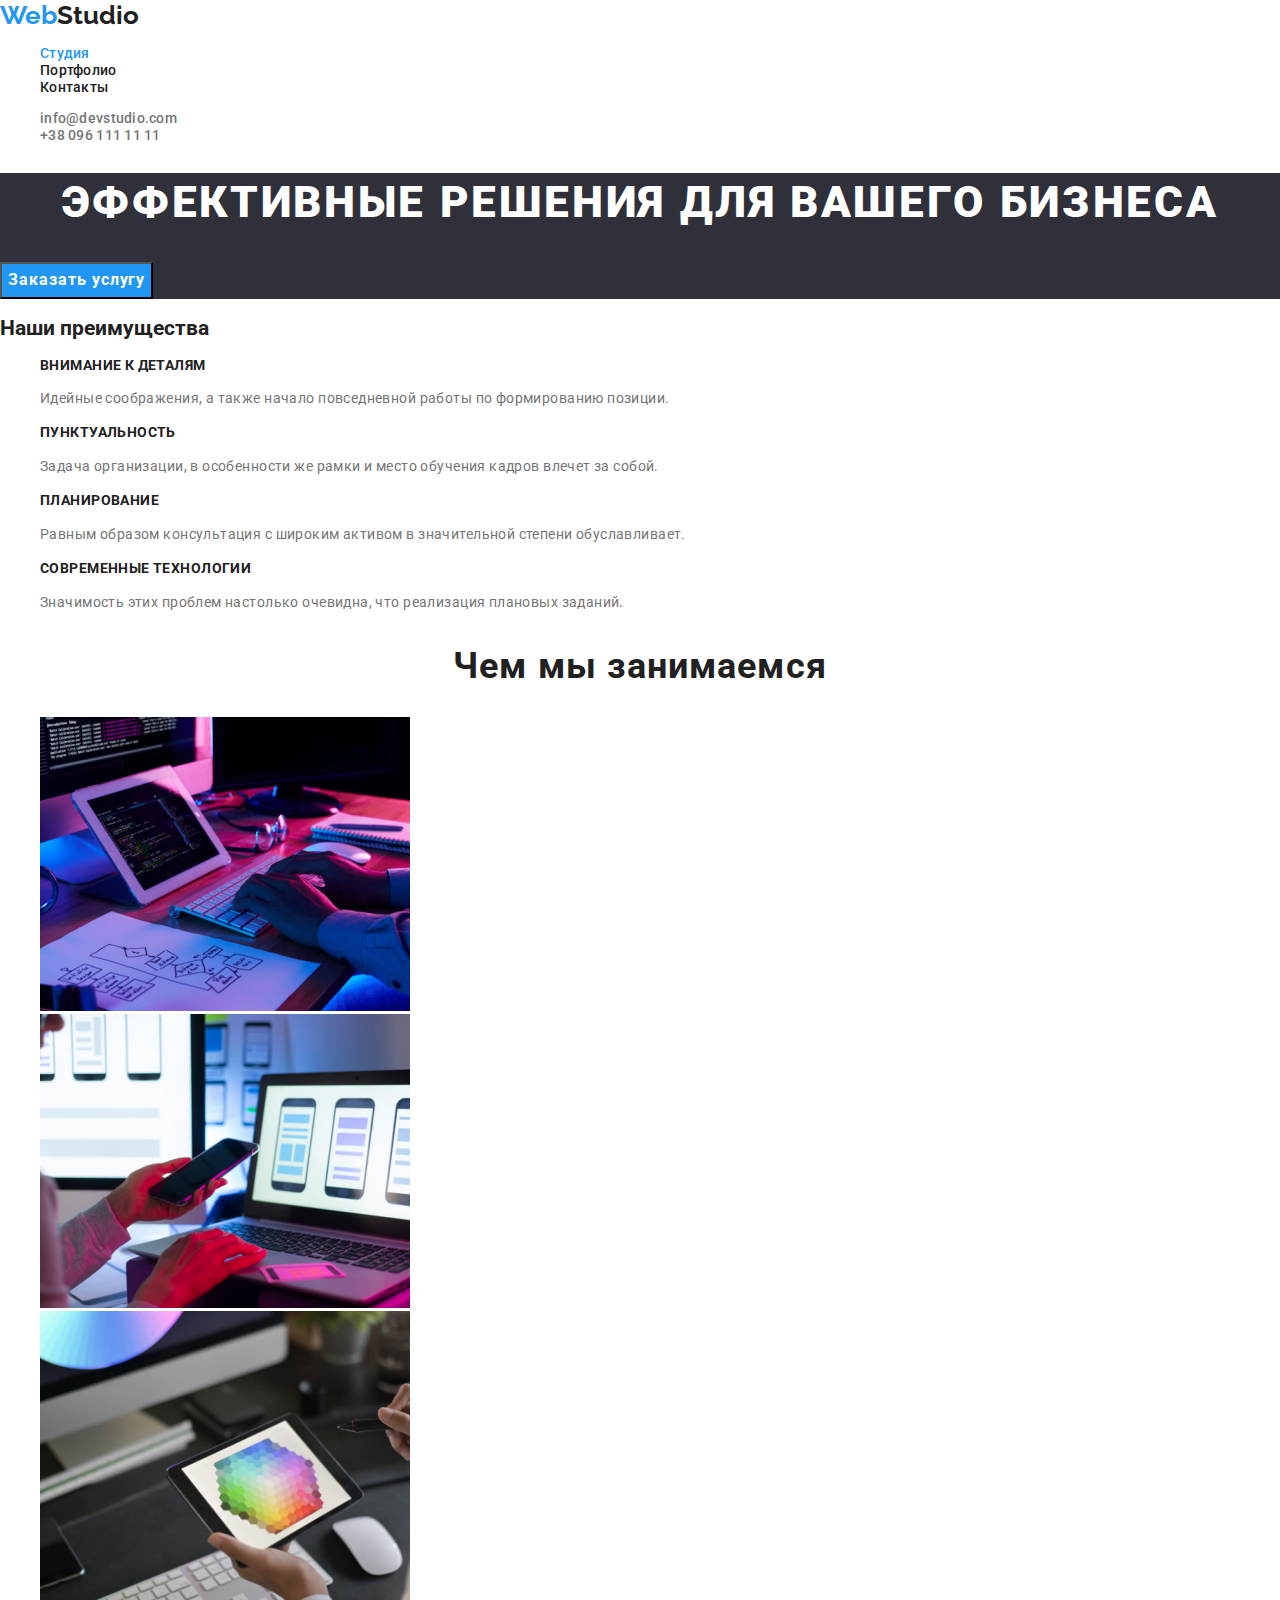
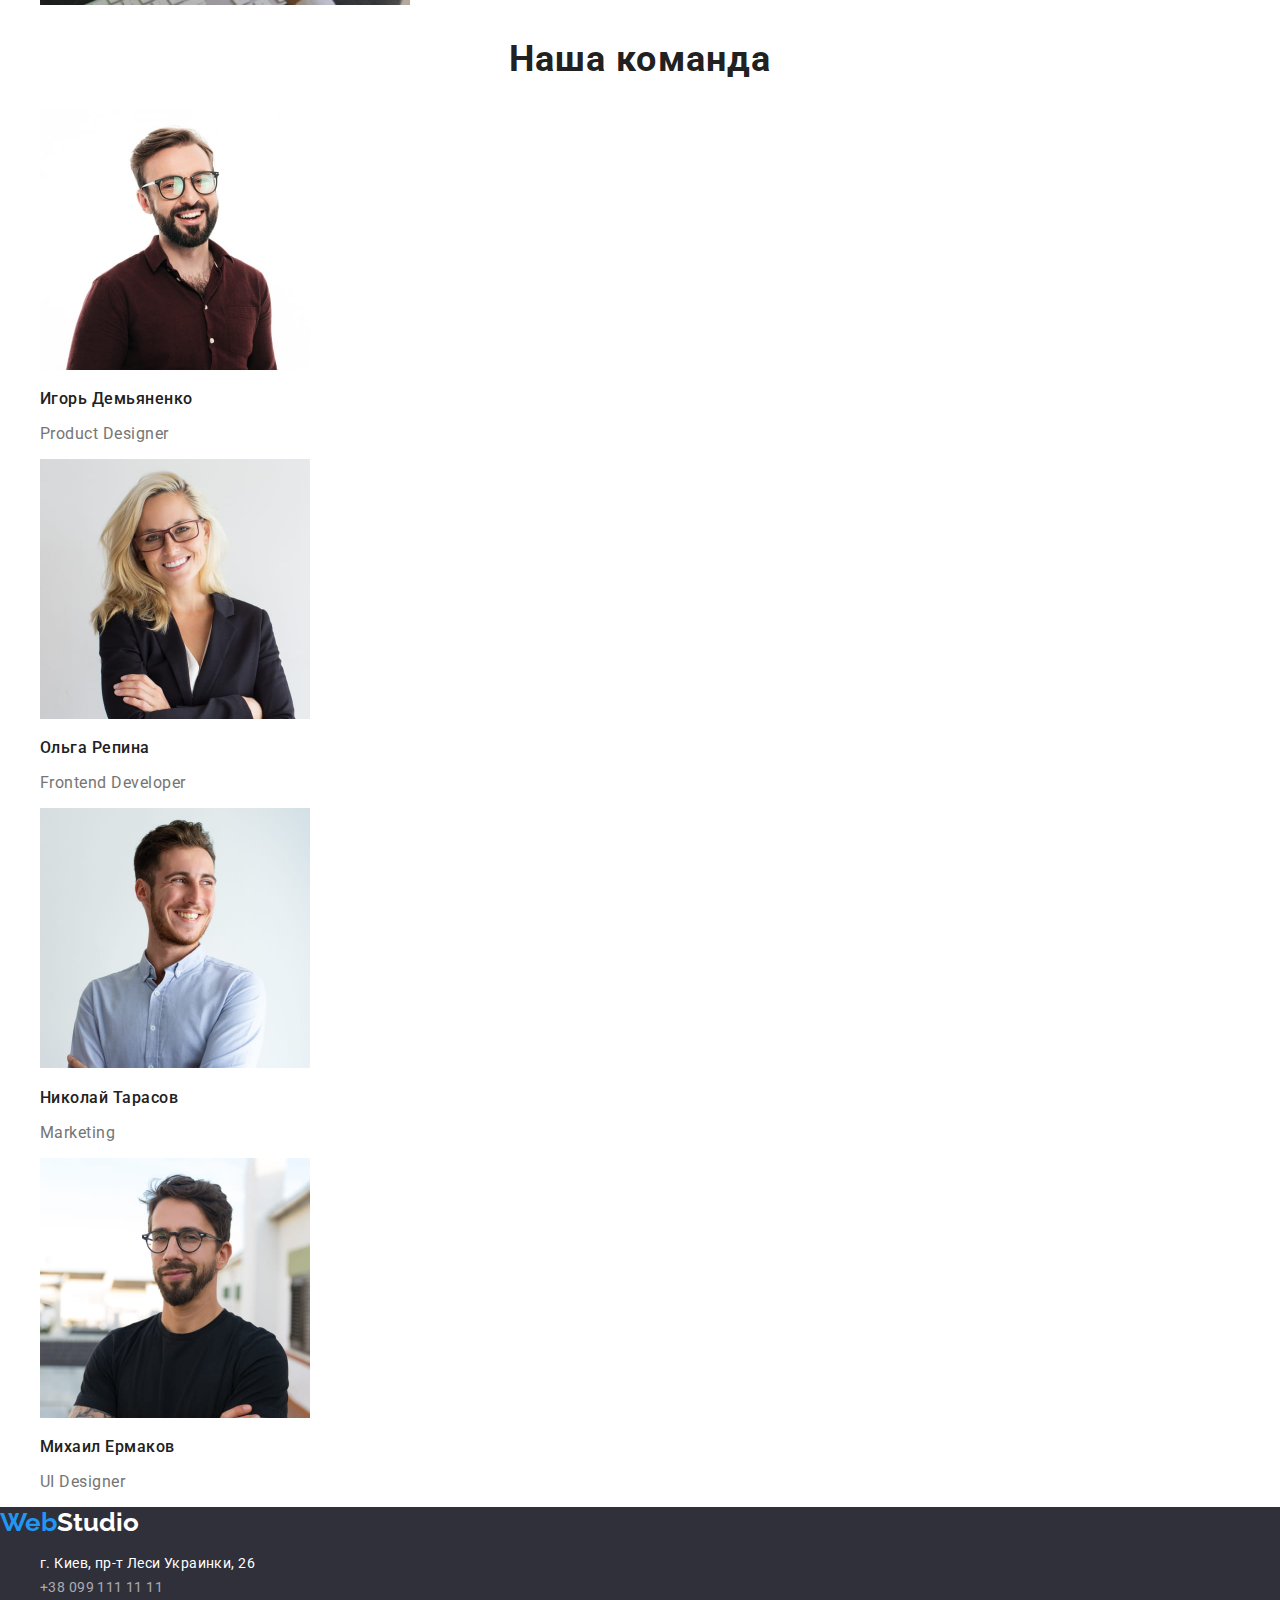
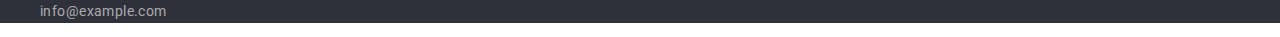
==== index.html @ 6572d249 "Добавляет цвет hover для кнопки "Заказать услугу"" ====
<!DOCTYPE html>
<html lang="ru">
<head>
    <meta charset="UTF-8">
    <meta http-equiv="X-UA-Compatible" content="IE=edge">
    <meta name="viewport" content="width=device-width, initial-scale=1.0">
    <title>webstudio</title>
    <link rel="preconnect" href="https://fonts.googleapis.com">
    <link rel="preconnect" href="https://fonts.gstatic.com" crossorigin>
    <link href="https://fonts.googleapis.com/css2?family=Raleway:wght@700&family=Roboto:wght@400;500;700;900&display=swap"
    rel="stylesheet">
    <link rel="stylesheet" href="./css/normalize.css"/>
    <link rel="stylesheet" href="./css/styles.css"/>
    
</head>
<body>
    <!--header--> 
    <header class="content">
        <a class=logo href="./index.html"><span class="accent">Web</span>Studio</a>
        <nav class="menu">
            <ul class="menu-list no-markers">
                <li class="menu-item">
                    <a href="./index.html" class="menu-link current">Студия</a>
                </li>
                <li class="menu-item">
                    <a href="./portfolio.html" class="menu-link">Портфолио</a>
                </li>
                <li class="menu-item">
                    <a href="#" class="menu-link">Контакты</a>
                </li>
            </ul>
        </nav>
        <ul class="connection no-markers">
            <li><a href="mailto:info@devstudio.com" class="contact-us">info@devstudio.com</a></li>
            <li><a href="tel+380961111111" class="contact-us">+38 096 111 11 11</a></li>
        </ul>
    </header>
    <main class="content">
        <!--hero-->
        <section class="backblack">
            <h1 class="hero-title">Эффективные решения для вашего бизнеса</h1>
            <button type="button" class="contained">Заказать услугу</button>
        </section>
        <!--benefits-->  
        <section>
            <h2>Наши преимущества</h2> <!-- спрятать этот заголовок с помощью CSS-->
            <ul class="no-markers">
                <li>
                    <h3 class="achivements">Внимание к деталям</h3>
                    <p class="description">Идейные соображения, а также начало повседневной работы по формированию позиции.</p>
                </li>
                <li>
                    <h3 class="achivements">Пунктуальность</h3>
                    <p class="description">Задача организации, в особенности же рамки и место обучения кадров влечет за собой.</p>
                </li>
                <li>
                    <h3 class="achivements">Планирование</h3>
                    <p class="description">Равным образом консультация с широким активом в значительной степени обуславливает.</p>
                </li>
                <li>
                    <h3 class="achivements">Современные технологии</h3>
                    <p class="description">Значимость этих проблем настолько очевидна, что реализация плановых заданий.</p>
                </li>
            </ul>
        </section>
        <!--products-->
        <section class="services">
            <h2 class="head-title">Чем мы занимаемся</h2>
            <Ul class="no-markers">
                <li>
                    <img src="./images/development.jpg" alt="Разработка" width="370" height="294">
                </li>
                <li>
                    <img src="./images/filling.jpg" alt="Заполнение контентом" width="370" height="294">
                </li>
                <li>
                    <img src="./images/design.jpg" alt="Дизайн" width="370" height="294">
                </li>
            </Ul>
        </section>
        <!--team-->
        <section> 
            <h2 class="head-title">Наша команда</h2>
            <ul class="no-markers">
                <li>
                    <img src="./images/igor_demyanenko.jpg" alt="Игорь Демьяненко" width="270" height="260">
                    <h3 class="person">Игорь Демьяненко</h3>
                    <p lang="en" class="profession">Product Designer</p>
                </li>
                <li>
                    <img src="./images/olga_repina.jpg" alt="Ольга Репина" width="270" height="260">
                    <h3 class="person">Ольга Репина</h3>
                    <p lang="en" class="profession">Frontend Developer</p>
                </li>
                <li>
                    <img src="./images/nikolay_tarasov.jpg" alt="Николай Тарасов" width="270" height="260">
                    <h3 class="person">Николай Тарасов</h3>
                    <p lang="en" class="profession">Marketing</p>
                </li>
                <li>
                    <img src="./images/mihail_ermakov.jpg" alt="Михаил Ермаков" width="270" height="260">
                    <h3 class="person">Михаил Ермаков</h3>
                    <p lang="en" class="profession">UI Designer</p>
                </li>
            </ul>
        </section>
    </main>
    <!--footer-->
    <footer class="dark">
    <a class=logo-footer href="./index.html"><span class="accent">Web</span>Studio</a>
        <address>
            <ul class="no-markers">
                <li><a class="find-us" href="https://www.google.com/maps/place/бул.+Леси+Украинки,+26,+Киев" target="_blank" rel="noreferrer noopener nofollow">г. Киев, пр-т Леси Украинки, 26</a></li>
                <li><a class="mail-tel" href="tel:+380991111111">+38 099 111 11 11</a></li>
                <li><a class="mail-tel" href="mailto:info@example.com">info@example.com</a></li>
            </ul>
        </address>
    </footer>
</body>
</html>
---- css/styles.css ----
:root {
    --primery-color: #212121;
    --secondary-color: #757575;
    --accent-color: #2196F3;
    --accent-color-hover: #188CE8;
    --light-color: #FFFFFF;
    --primery-font: 'Roboto', sans-serif;
    --secondary-font: 'Raleway', sans-serif;
    --normal-font: 400;
    --medium-font: 500;
    --bolt-font: 700;
    --bolder-font: 900;
    --primary-font-size: 14px;
    --secondary-font-size: 16px;
}

body {
    background-color: var(--light-color);
    font-size: var(--primary-font-size);
    color: var(--primery-color);
    font-family: var(--primery-font);
    letter-spacing: 0,03em;
}

/* header */

.logo {
    color: var(--primery-color);
    font-family: var(--secondary-font);
    font-size: 26px;
    font-weight: var(--bolt-font);
    line-height: 1.19;
    text-decoration: none;
    letter-spacing: 0.03;
}

.accent {
    color: var(--accent-color);
}

.no-markers {
    list-style: none;
}

.menu-link {
    color: var(--primery-color);
    font-weight: var(--medium-font);
    text-decoration: none;
    line-height: 1.14;
    letter-spacing: 0.02em;
}
.menu-link:hover, 
.menu-link:focus {
    color: var(--accent-color);
}

.contact-us {
    color: var(--secondary-color);
    font-weight: var(--medium-font);
    line-height: 1.14;
    letter-spacing: 0.02em;
    text-decoration: none;
}
.contact-us:hover,
.contact-us:focus {
    color: var(--accent-color);
}
/* backblack */
.backblack {
    background-color: #2F303A;
}
/* hero */
.hero-title {
    color: var(--light-color);
    font-weight: var(--bolder-font);
    font-size: 44px;
    font-family: var(--primery-font);
    line-height: 1.36;
    text-align: center;
    letter-spacing: 0.06em;
    text-transform: uppercase;
}

.button {
    font-family: inherit;
    
}
.contained {
color: var(--light-color);
background-color: var(--accent-color);
font-weight: var(--bolt-font);
font-size: var(--secondary-font-size);
line-height: 1.88;
letter-spacing: 0.06em;
cursor: pointer;
display: flex;
}
.contained:hover,
.contained:focus {background-color: var(--accent-color-hover);}
/* benefits */

.achivements {
    font-weight: var(--bolt-font);
    font-size: var(--primary-font-size);
    line-height: 1.14;
    letter-spacing: 0.03em;
    text-transform: uppercase;
}
.description {
    color: var(--secondary-color);
    font-weight: var(--normal-font);
    font-size: var(--primary-font-size);
    line-height: 1.71;
    letter-spacing: 0.03em;
}
/* products */
.head-title {
    font-weight: var(--bolt-font);
    font-size: 36px;
    line-height: 1.17;
    text-align: center;
    letter-spacing: 0.03em;
}

/* team */

.person {
    font-weight: var(--medium-font);
    font-size: var(--secondary-font-size);
    line-height: 1.19;
    
    letter-spacing: 0.03em;
}
.profession {
    color: var(--secondary-color);
    font-weight: var(--normal-font);
    font-size: var(--secondary-font-size);
    line-height: 1.19;
    letter-spacing: 0.03em;
}

/* footer */
.logo-footer {
    color: var(--light-color);
    font-family: var(--secondary-font);
    font-size: 26px;
    font-weight: 700;
    line-height: 1.19;
    text-decoration: none;
    letter-spacing: 0.03;
}
.dark {
    background-color: #2F303A;
}

.find-us {
    color: #FFFFFF;
    font-style: normal;
    font-weight: var(--normal-font);
    font-size: var(--primary-font-size);
    line-height: 1.71;

    letter-spacing: 0.03em;
    text-decoration: none;
}

.mail-tel {
    color: rgba(255, 255, 255, 0.6);
    font-style: normal;
    font-weight: var(--normal-font);
    font-size: var(--primary-font-size);
    line-height: 1.71;
    
    letter-spacing: 0.03em;
    text-decoration: none;
}

.find-us:hover,
.find-us:focus {
    color: var(--accent-color)
}
.mail-tel:hover,
.mail-tel:focus {
    color: var(--accent-color)
}


/*страничка Портфолио*/
.current {
    color: var(--accent-color);}

/*кнопки-фильтры*/
.filter {
    color: var(--primery-color);
    background-color: #F5F4FA;
    font-family: var(--primery-font);
    font-weight: var(--medium-font);
    font-size: var(--secondary-font-size);
    line-height: 1.62;
    text-align: center;
    letter-spacing: 0.03em;
    cursor: pointer;
}
.filter:hover,
.filter:focus {
    color: var(--light-color);
    background-color: var(--accent-color);
}
.title-project {
    font-size: 18px;
    font-weight: var(--bolt-font);
    line-height: 2.0;
    letter-spacing: 0.06em;
}
.project {
    color: var(--secondary-color);
    font-weight: var(--normal-font);
    font-size: var(--secondary-font-size);
    line-height: 1.88;
    letter-spacing: 0.03em;
}
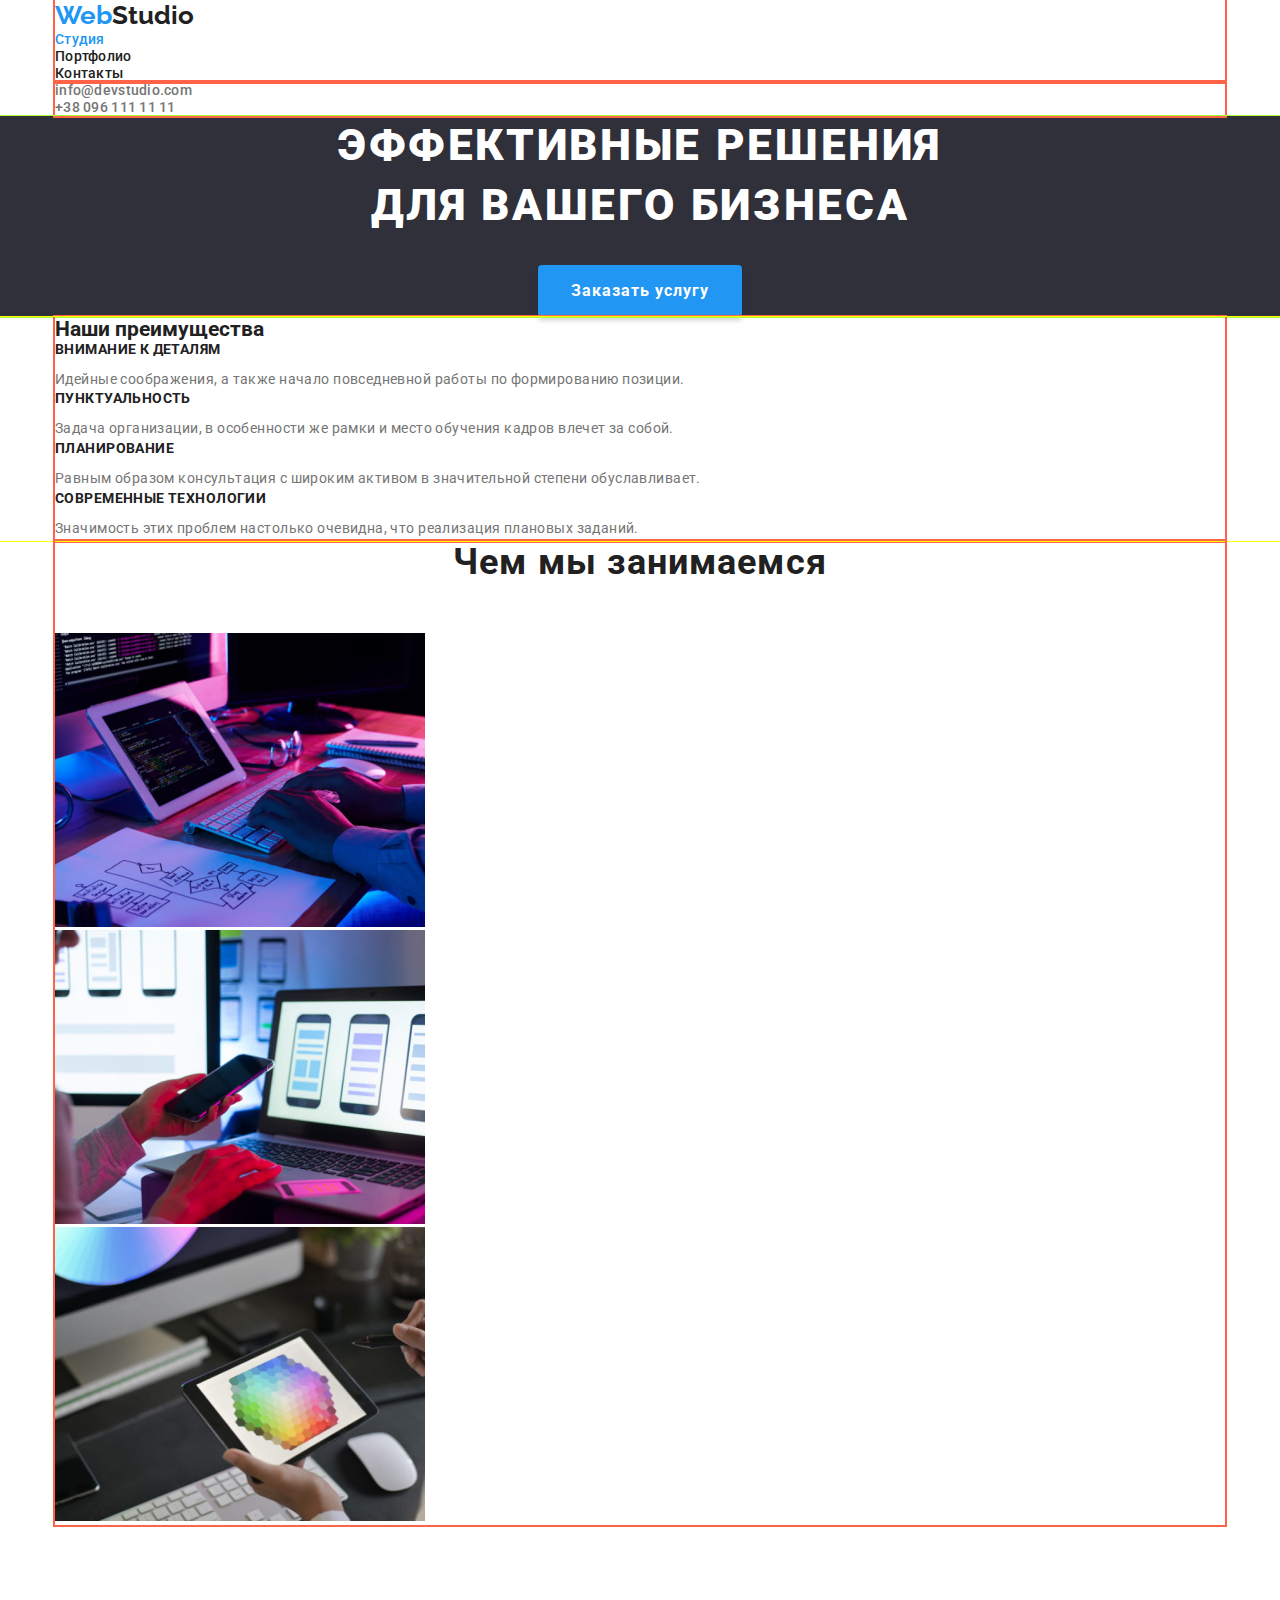
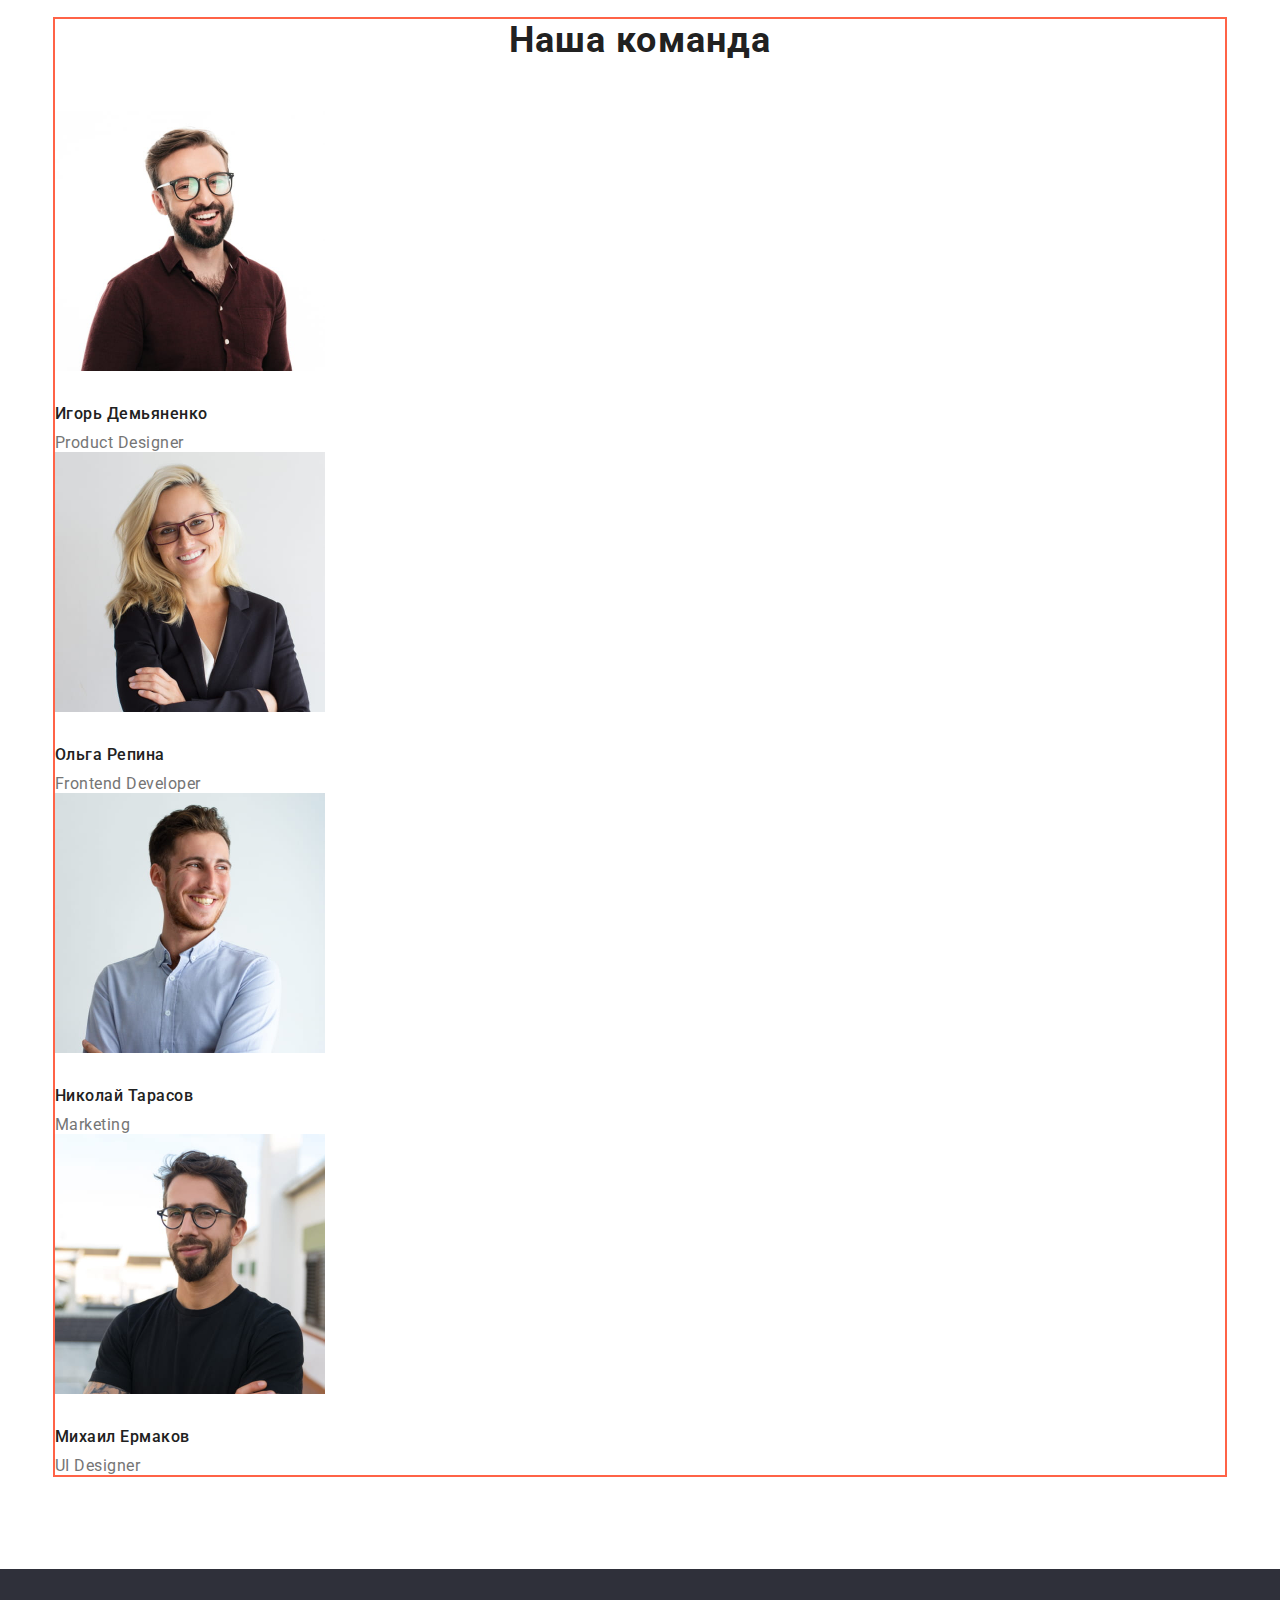
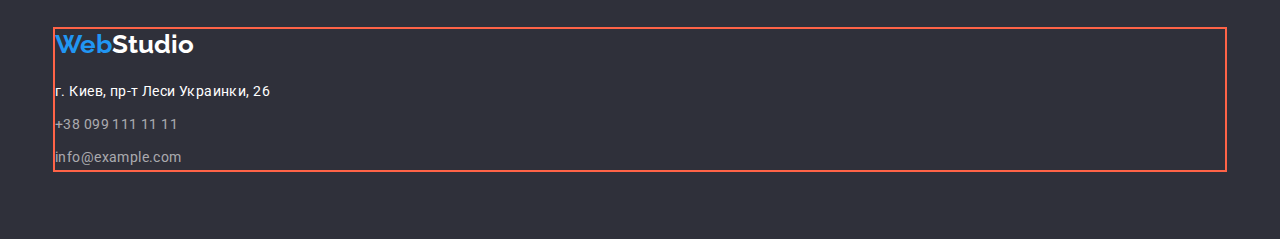
==== commit d3171631: "Завершена работа с margin на странице index.html" ====
--- a/index.html
+++ b/index.html
@@ -10,111 +10,127 @@
     <link href="https://fonts.googleapis.com/css2?family=Raleway:wght@700&family=Roboto:wght@400;500;700;900&display=swap"
     rel="stylesheet">
     <link rel="stylesheet" href="./css/normalize.css"/>
+    <link rel="stylesheet" href="https://cdnjs.cloudflare.com/ajax/libs/modern-normalize/1.1.0/modern-normalize.min.css">
     <link rel="stylesheet" href="./css/styles.css"/>
     
 </head>
 <body>
     <!--header--> 
     <header class="content">
-        <a class=logo href="./index.html"><span class="accent">Web</span>Studio</a>
-        <nav class="menu">
-            <ul class="menu-list no-markers">
-                <li class="menu-item">
-                    <a href="./index.html" class="menu-link current">Студия</a>
-                </li>
-                <li class="menu-item">
-                    <a href="./portfolio.html" class="menu-link">Портфолио</a>
-                </li>
-                <li class="menu-item">
-                    <a href="#" class="menu-link">Контакты</a>
-                </li>
+        <div class="container">
+            <nav class="menu">
+                <ul class="menu-list no-markers">
+                    <li>
+                        <a class=logo href="./index.html"><span class="accent">Web</span>Studio</a>
+                    </li>
+                    <li class="menu-item">
+                        <a href="./index.html" class="menu-link current">Студия</a>
+                    </li>
+                    <li class="menu-item">
+                        <a href="./portfolio.html" class="menu-link">Портфолио</a>
+                    </li>
+                    <li class="menu-item">
+                        <a href="#" class="menu-link">Контакты</a>
+                    </li>
+                </ul>
+            </nav>
+        </div>
+        <div class="container"> 
+            <ul class="connection no-markers">
+                <li><a href="mailto:info@devstudio.com" class="contact-us">info@devstudio.com</a></li>
+                <li><a href="tel+380961111111" class="contact-us">+38 096 111 11 11</a></li>
             </ul>
-        </nav>
-        <ul class="connection no-markers">
-            <li><a href="mailto:info@devstudio.com" class="contact-us">info@devstudio.com</a></li>
-            <li><a href="tel+380961111111" class="contact-us">+38 096 111 11 11</a></li>
-        </ul>
+        </div>
     </header>
     <main class="content">
         <!--hero-->
         <section class="backblack">
             <h1 class="hero-title">Эффективные решения для вашего бизнеса</h1>
-            <button type="button" class="contained">Заказать услугу</button>
+            <button type="button" class="button contained ">Заказать услугу</button>
         </section>
         <!--benefits-->  
-        <section>
-            <h2>Наши преимущества</h2> <!-- спрятать этот заголовок с помощью CSS-->
-            <ul class="no-markers">
-                <li>
-                    <h3 class="achivements">Внимание к деталям</h3>
-                    <p class="description">Идейные соображения, а также начало повседневной работы по формированию позиции.</p>
-                </li>
-                <li>
-                    <h3 class="achivements">Пунктуальность</h3>
-                    <p class="description">Задача организации, в особенности же рамки и место обучения кадров влечет за собой.</p>
-                </li>
-                <li>
-                    <h3 class="achivements">Планирование</h3>
-                    <p class="description">Равным образом консультация с широким активом в значительной степени обуславливает.</p>
-                </li>
-                <li>
-                    <h3 class="achivements">Современные технологии</h3>
-                    <p class="description">Значимость этих проблем настолько очевидна, что реализация плановых заданий.</p>
-                </li>
-            </ul>
+        <section class="benefits">
+            <div class="container">
+                <h2 class="benefits-title">Наши преимущества</h2> <!-- спрятать этот заголовок с помощью CSS-->
+                <ul class="no-markers">
+                    <li>
+                        <h3 class="achivements">Внимание к деталям</h3>
+                        <p class="description">Идейные соображения, а также начало повседневной работы по формированию позиции.</p>
+                    </li>
+                    <li>
+                        <h3 class="achivements">Пунктуальность</h3>
+                        <p class="description">Задача организации, в особенности же рамки и место обучения кадров влечет за собой.</p>
+                    </li>
+                    <li>
+                        <h3 class="achivements">Планирование</h3>
+                        <p class="description">Равным образом консультация с широким активом в значительной степени обуславливает.</p>
+                    </li>
+                    <li>
+                        <h3 class="achivements">Современные технологии</h3>
+                        <p class="description">Значимость этих проблем настолько очевидна, что реализация плановых заданий.</p>
+                    </li>
+                </ul>
+            </div>
         </section>
         <!--products-->
         <section class="services">
-            <h2 class="head-title">Чем мы занимаемся</h2>
-            <Ul class="no-markers">
-                <li>
-                    <img src="./images/development.jpg" alt="Разработка" width="370" height="294">
-                </li>
-                <li>
-                    <img src="./images/filling.jpg" alt="Заполнение контентом" width="370" height="294">
-                </li>
-                <li>
-                    <img src="./images/design.jpg" alt="Дизайн" width="370" height="294">
-                </li>
-            </Ul>
+            <div class="container">
+                <h2 class="head-title">Чем мы занимаемся</h2>
+                <Ul class="no-markers">
+                    <li>
+                        <img src="./images/development.jpg" alt="Разработка" width="370" height="294">
+                    </li>
+                    <li>
+                        <img src="./images/filling.jpg" alt="Заполнение контентом" width="370" height="294">
+                    </li>
+                    <li>
+                        <img src="./images/design.jpg" alt="Дизайн" width="370" height="294">
+                    </li>
+                </Ul>
+            </div>
         </section>
         <!--team-->
-        <section> 
-            <h2 class="head-title">Наша команда</h2>
-            <ul class="no-markers">
-                <li>
-                    <img src="./images/igor_demyanenko.jpg" alt="Игорь Демьяненко" width="270" height="260">
-                    <h3 class="person">Игорь Демьяненко</h3>
-                    <p lang="en" class="profession">Product Designer</p>
-                </li>
-                <li>
-                    <img src="./images/olga_repina.jpg" alt="Ольга Репина" width="270" height="260">
-                    <h3 class="person">Ольга Репина</h3>
-                    <p lang="en" class="profession">Frontend Developer</p>
-                </li>
-                <li>
-                    <img src="./images/nikolay_tarasov.jpg" alt="Николай Тарасов" width="270" height="260">
-                    <h3 class="person">Николай Тарасов</h3>
-                    <p lang="en" class="profession">Marketing</p>
-                </li>
-                <li>
-                    <img src="./images/mihail_ermakov.jpg" alt="Михаил Ермаков" width="270" height="260">
-                    <h3 class="person">Михаил Ермаков</h3>
-                    <p lang="en" class="profession">UI Designer</p>
-                </li>
-            </ul>
+        <section class="section"> 
+            <div class="container">
+                <h2 class="head-title">Наша команда</h2>
+                <ul class="no-markers">
+                    <li>
+                        <img class="employee-photo" src="./images/igor_demyanenko.jpg" alt="Игорь Демьяненко" width="270" height="260">
+                        <h3 class="person">Игорь Демьяненко</h3>
+                        <p lang="en" class="profession">Product Designer</p>
+                    </li>
+                    <li>
+                        <img class="employee-photo" src="./images/olga_repina.jpg" alt="Ольга Репина" width="270" height="260">
+                        <h3 class="person">Ольга Репина</h3>
+                        <p lang="en" class="profession">Frontend Developer</p>
+                    </li>
+                    <li>
+                        <img class="employee-photo" src="./images/nikolay_tarasov.jpg" alt="Николай Тарасов" width="270" height="260">
+                        <h3 class="person">Николай Тарасов</h3>
+                        <p lang="en" class="profession">Marketing</p>
+                    </li>
+                    <li>
+                        <img class="employee-photo" src="./images/mihail_ermakov.jpg" alt="Михаил Ермаков" width="270" height="260">
+                        <h3 class="person">Михаил Ермаков</h3>
+                        <p lang="en" class="profession">UI Designer</p>
+                    </li>
+                </ul>
+            </div>
         </section>
     </main>
     <!--footer-->
     <footer class="dark">
-    <a class=logo-footer href="./index.html"><span class="accent">Web</span>Studio</a>
-        <address>
-            <ul class="no-markers">
-                <li><a class="find-us" href="https://www.google.com/maps/place/бул.+Леси+Украинки,+26,+Киев" target="_blank" rel="noreferrer noopener nofollow">г. Киев, пр-т Леси Украинки, 26</a></li>
-                <li><a class="mail-tel" href="tel:+380991111111">+38 099 111 11 11</a></li>
-                <li><a class="mail-tel" href="mailto:info@example.com">info@example.com</a></li>
-            </ul>
-        </address>
+        <div class="container">
+            <a class=logo-footer href="./index.html"><span class="accent">Web</span>Studio</a>
+            <address>
+                <ul class="no-markers">
+                    <li class="contacts-footer"><a class="find-us" href="https://www.google.com/maps/place/бул.+Леси+Украинки,+26,+Киев" target="_blank"
+                            rel="noreferrer noopener nofollow">г. Киев, пр-т Леси Украинки, 26</a></li>
+                    <li class="contacts-footer"><a class="mail-tel" href="tel:+380991111111">+38 099 111 11 11</a></li>
+                    <li class="contacts-footer"><a class="mail-tel" href="mailto:info@example.com">info@example.com</a></li>
+                </ul>
+            </address>
+        </div>
     </footer>
 </body>
 </html>--- a/css/styles.css
+++ b/css/styles.css
@@ -40,6 +40,8 @@
 
 .no-markers {
     list-style: none;
+    padding: 0;
+    margin: 0;
 }
 
 .menu-link {
@@ -65,27 +67,51 @@
 .contact-us:focus {
     color: var(--accent-color);
 }
+
+.container {
+margin-left: auto;
+margin-right: auto;
+width: 1170px;
+
+outline: 2px solid tomato;
+}
+
 /* backblack */
 .backblack {
     background-color: #2F303A;
+    text-align: center;
+    outline: 1px solid greenyellow;
 }
 /* hero */
+
 .hero-title {
+    width: 696px;
+    margin-left: auto;
+    margin-right: auto;
+    margin-top: 0;
+    margin-bottom: 30px;
+
     color: var(--light-color);
     font-weight: var(--bolder-font);
     font-size: 44px;
     font-family: var(--primery-font);
     line-height: 1.36;
-    text-align: center;
     letter-spacing: 0.06em;
     text-transform: uppercase;
 }
 
 .button {
     font-family: inherit;
-    
+    border: 1px solid transparent;
 }
 .contained {
+box-shadow: 0px 4px 4px rgba(0, 0, 0, 0.15);
+border-radius: 4px;
+padding: 10px 32px;
+margin-left: auto;
+margin-right: auto;
+min-width: 200px;
+
 color: var(--light-color);
 background-color: var(--accent-color);
 font-weight: var(--bolt-font);
@@ -93,13 +119,26 @@
 line-height: 1.88;
 letter-spacing: 0.06em;
 cursor: pointer;
-display: flex;
+text-align: center;
+
 }
 .contained:hover,
 .contained:focus {background-color: var(--accent-color-hover);}
 /* benefits */
+.benefits {
+    outline: 1px solid yellow;
+}
+
+.benefits-title {
+    margin-top: 0;
+    margin-bottom: 0;
+    /* Нужно скрыть этот элемент */
+}
 
 .achivements {
+    margin-top: 0;
+    margin-bottom: 10px;
+
     font-weight: var(--bolt-font);
     font-size: var(--primary-font-size);
     line-height: 1.14;
@@ -107,6 +146,9 @@
     text-transform: uppercase;
 }
 .description {
+    margin-top: 0;
+    margin-bottom: 0;
+
     color: var(--secondary-color);
     font-weight: var(--normal-font);
     font-size: var(--primary-font-size);
@@ -115,6 +157,9 @@
 }
 /* products */
 .head-title {
+    margin-top: 0;
+    margin-bottom: 50px;
+
     font-weight: var(--bolt-font);
     font-size: 36px;
     line-height: 1.17;
@@ -123,15 +168,29 @@
 }
 
 /* team */
+.section {
+    padding-top: 94px;
+    padding-bottom: 94px;
+}
+
+.employee-photo {
+    margin-top: 0;
+    margin-bottom: 30px;
+}
 
 .person {
-    font-weight: var(--medium-font);
-    font-size: var(--secondary-font-size);
-    line-height: 1.19;
-    
+    margin-top: 0;
+    margin-bottom: 10px;
+
+    font-weight: var(--medium-font);
+    font-size: var(--secondary-font-size);
+    line-height: 1.19;
     letter-spacing: 0.03em;
 }
 .profession {
+    margin-top: 0;
+    margin-bottom: 0;
+
     color: var(--secondary-color);
     font-weight: var(--normal-font);
     font-size: var(--secondary-font-size);
@@ -140,7 +199,15 @@
 }
 
 /* footer */
+.dark {
+    background-color: #2F303A;
+    padding-top: 60px;
+    padding-bottom: 60px;}
+
 .logo-footer {
+    display: inline-block;
+    margin-bottom: 20px;
+
     color: var(--light-color);
     font-family: var(--secondary-font);
     font-size: 26px;
@@ -149,8 +216,10 @@
     text-decoration: none;
     letter-spacing: 0.03;
 }
-.dark {
-    background-color: #2F303A;
+.contacts-footer {
+    display: block;
+    margin-top: 0;
+    margin-bottom: 9px;
 }
 
 .find-us {
@@ -159,7 +228,6 @@
     font-weight: var(--normal-font);
     font-size: var(--primary-font-size);
     line-height: 1.71;
-
     letter-spacing: 0.03em;
     text-decoration: none;
 }
@@ -219,3 +287,4 @@
     line-height: 1.88;
     letter-spacing: 0.03em;
 }
+ 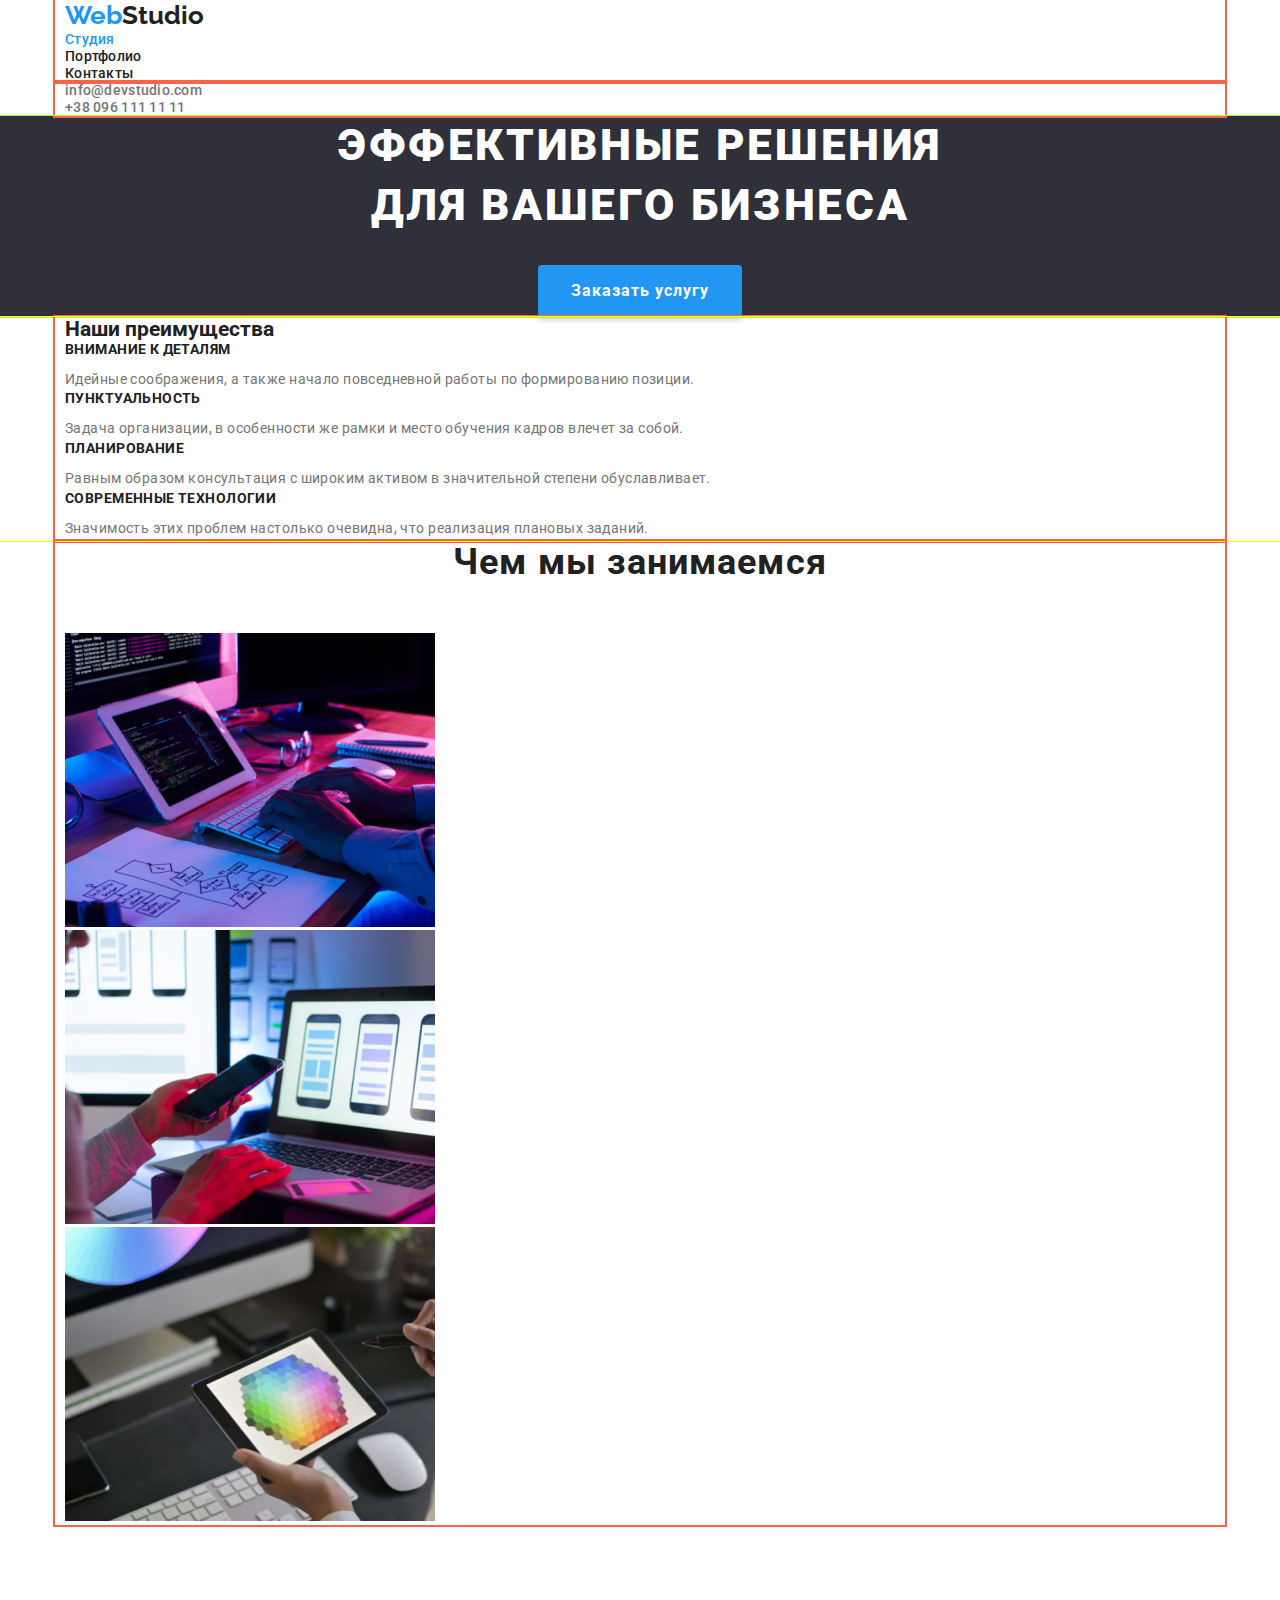
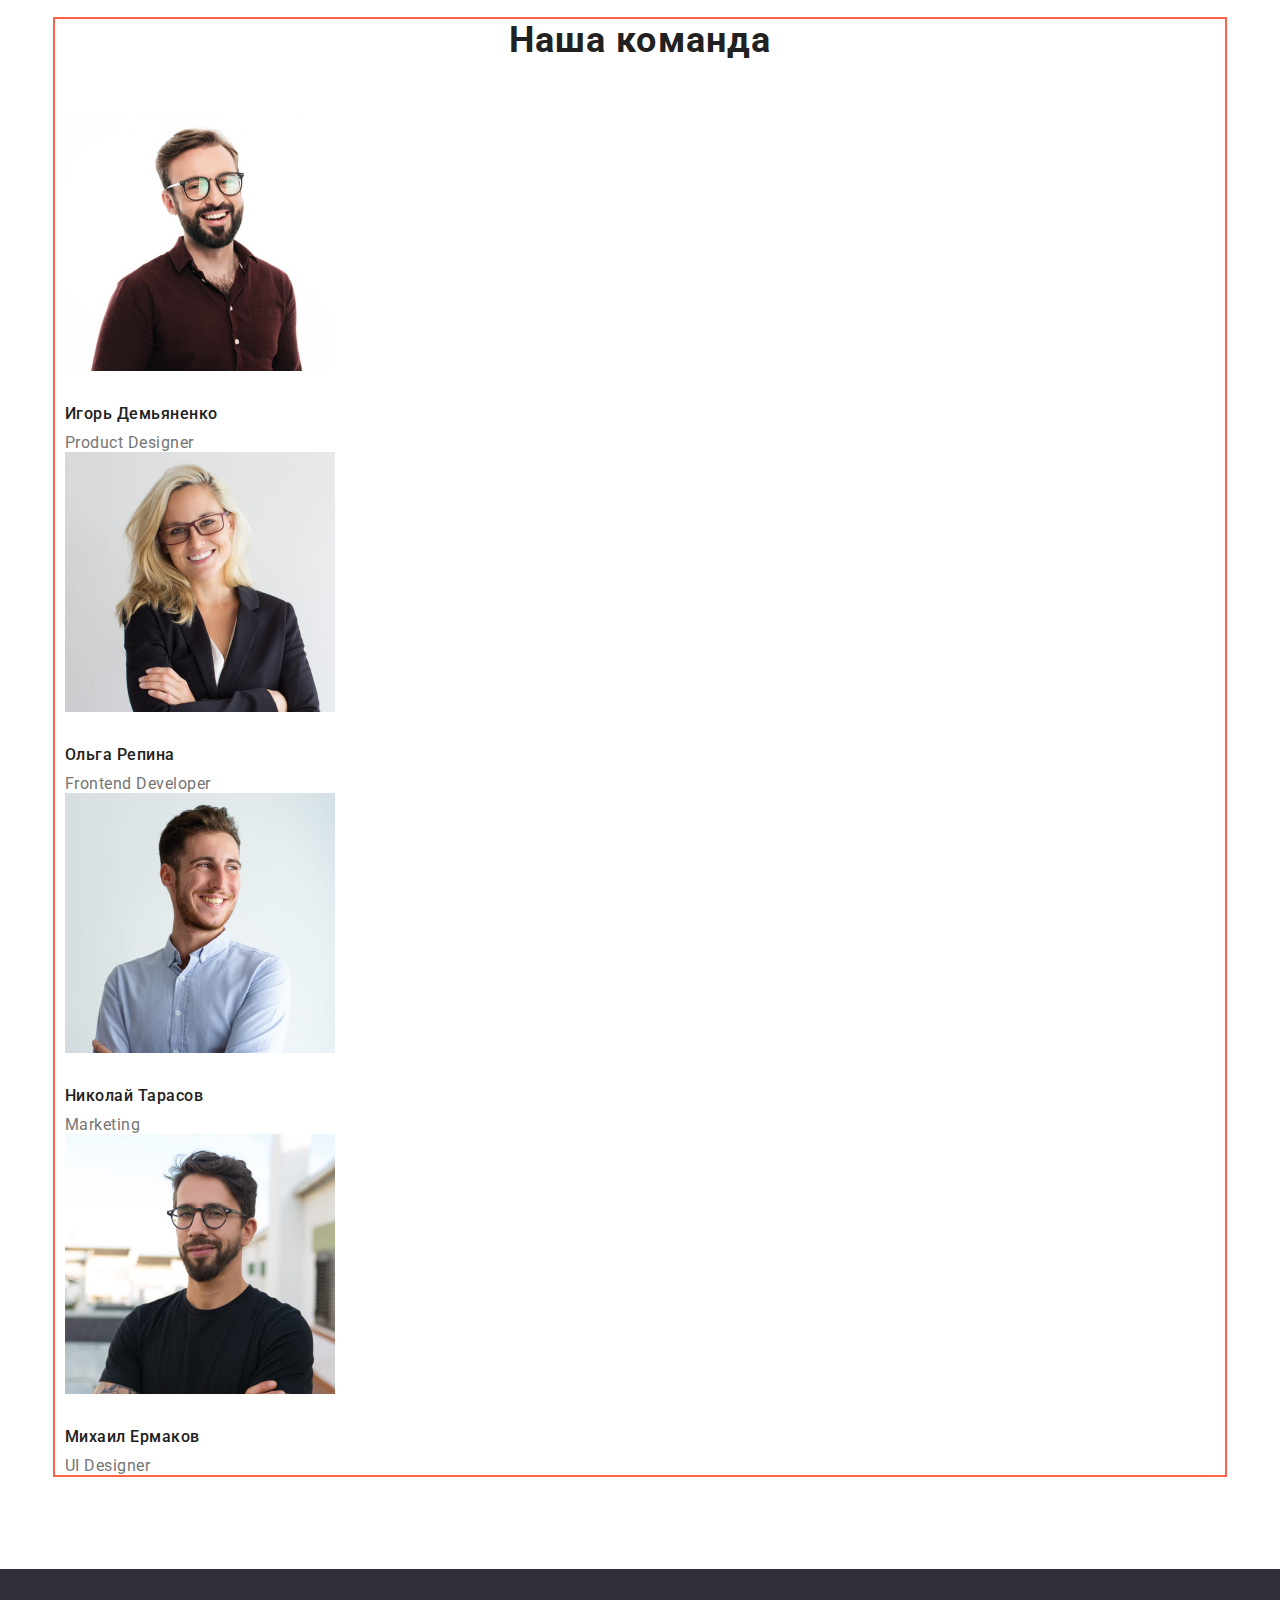
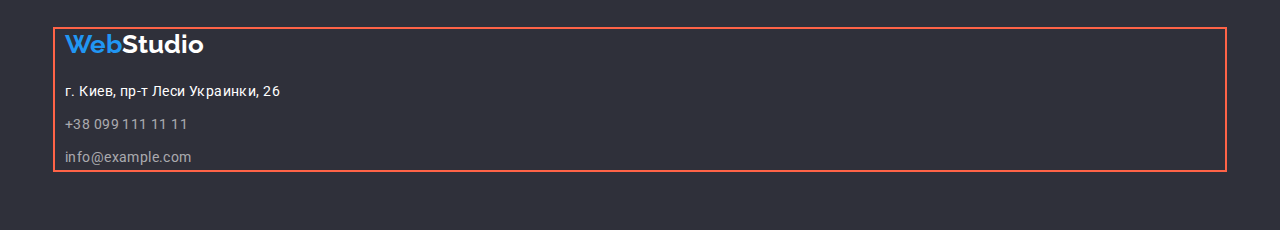
==== commit 0fc74a8d: "Выставляет везде правильные margin" ====
--- a/index.html
+++ b/index.html
@@ -127,7 +127,7 @@
                     <li class="contacts-footer"><a class="find-us" href="https://www.google.com/maps/place/бул.+Леси+Украинки,+26,+Киев" target="_blank"
                             rel="noreferrer noopener nofollow">г. Киев, пр-т Леси Украинки, 26</a></li>
                     <li class="contacts-footer"><a class="mail-tel" href="tel:+380991111111">+38 099 111 11 11</a></li>
-                    <li class="contacts-footer"><a class="mail-tel" href="mailto:info@example.com">info@example.com</a></li>
+                    <li><a class="mail-tel" href="mailto:info@example.com">info@example.com</a></li>
                 </ul>
             </address>
         </div>
--- a/css/styles.css
+++ b/css/styles.css
@@ -72,6 +72,8 @@
 margin-left: auto;
 margin-right: auto;
 width: 1170px;
+padding-left: 10px;
+padding-right: 10px;
 
 outline: 2px solid tomato;
 }
@@ -253,12 +255,21 @@
 }
 
 
-/*страничка Портфолио*/
+/*===============Cтраничка Портфолио===============*/
 .current {
     color: var(--accent-color);}
 
+.works {
+    margin-top: 0;
+    margin-bottom: 0;
+    text-align: center;
+}
+
 /*кнопки-фильтры*/
 .filter {
+    padding: 6px 22px;
+    border-radius: 4px;
+
     color: var(--primery-color);
     background-color: #F5F4FA;
     font-family: var(--primery-font);
@@ -269,18 +280,31 @@
     letter-spacing: 0.03em;
     cursor: pointer;
 }
+
 .filter:hover,
 .filter:focus {
     color: var(--light-color);
     background-color: var(--accent-color);
 }
+
+.project-image {
+    margin-top: 0;
+    margin-bottom: 20px;
+}
+
 .title-project {
+    margin-top: 0;
+    margin-bottom: 4px;
+
     font-size: 18px;
     font-weight: var(--bolt-font);
     line-height: 2.0;
     letter-spacing: 0.06em;
 }
 .project {
+    margin-top: 0;
+    margin-bottom: 0;
+
     color: var(--secondary-color);
     font-weight: var(--normal-font);
     font-size: var(--secondary-font-size);
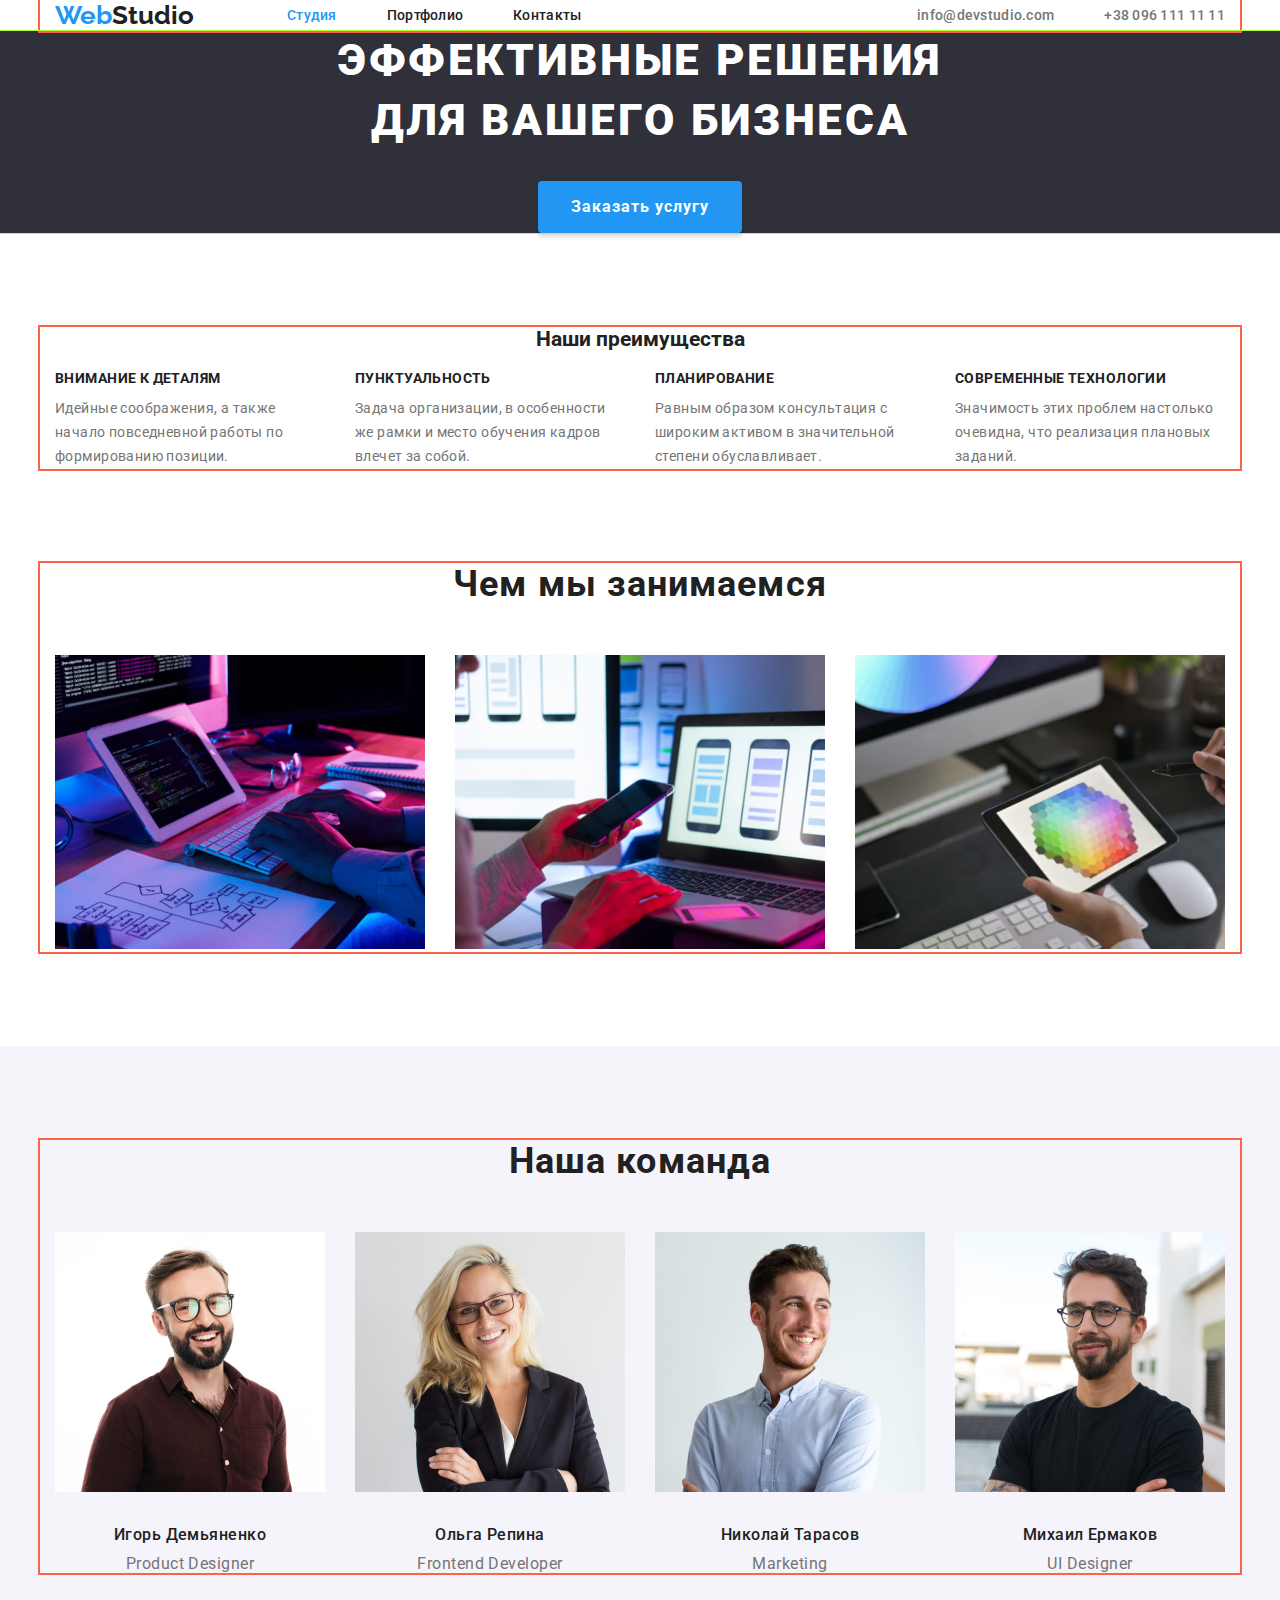
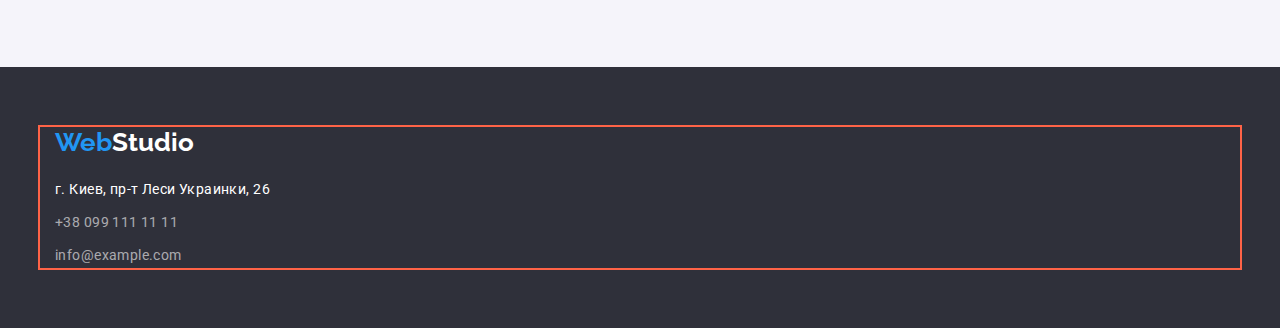
==== commit 45460713: "Подготавливает позиционирование Index.html" ====
--- a/index.html
+++ b/index.html
@@ -17,12 +17,10 @@
 <body>
     <!--header--> 
     <header class="content">
-        <div class="container">
+        <div class="container main-nav">
             <nav class="menu">
-                <ul class="menu-list no-markers">
-                    <li>
-                        <a class=logo href="./index.html"><span class="accent">Web</span>Studio</a>
-                    </li>
+                <a class=logo href="./index.html"><span class="accent">Web</span>Studio</a>
+                <ul class="menu-list no-markers">               
                     <li class="menu-item">
                         <a href="./index.html" class="menu-link current">Студия</a>
                     </li>
@@ -34,38 +32,36 @@
                     </li>
                 </ul>
             </nav>
-        </div>
-        <div class="container"> 
             <ul class="connection no-markers">
-                <li><a href="mailto:info@devstudio.com" class="contact-us">info@devstudio.com</a></li>
-                <li><a href="tel+380961111111" class="contact-us">+38 096 111 11 11</a></li>
+                <li class="connection-link"><a href="mailto:info@devstudio.com" class="contact-us">info@devstudio.com</a></li>
+                <li class="connection-link"><a href="tel+380961111111" class="contact-us">+38 096 111 11 11</a></li>
             </ul>
         </div>
     </header>
     <main class="content">
         <!--hero-->
-        <section class="backblack">
+        <section class="section backblack">
             <h1 class="hero-title">Эффективные решения для вашего бизнеса</h1>
             <button type="button" class="button contained ">Заказать услугу</button>
         </section>
         <!--benefits-->  
-        <section class="benefits">
+        <section class="section benefits">
             <div class="container">
                 <h2 class="benefits-title">Наши преимущества</h2> <!-- спрятать этот заголовок с помощью CSS-->
-                <ul class="no-markers">
-                    <li>
+                <ul class="benefits-content no-markers">
+                    <li class="benefits-item">
                         <h3 class="achivements">Внимание к деталям</h3>
                         <p class="description">Идейные соображения, а также начало повседневной работы по формированию позиции.</p>
                     </li>
-                    <li>
+                    <li class="benefits-item">
                         <h3 class="achivements">Пунктуальность</h3>
                         <p class="description">Задача организации, в особенности же рамки и место обучения кадров влечет за собой.</p>
                     </li>
-                    <li>
+                    <li class="benefits-item">
                         <h3 class="achivements">Планирование</h3>
                         <p class="description">Равным образом консультация с широким активом в значительной степени обуславливает.</p>
                     </li>
-                    <li>
+                    <li class="benefits-item">
                         <h3 class="achivements">Современные технологии</h3>
                         <p class="description">Значимость этих проблем настолько очевидна, что реализация плановых заданий.</p>
                     </li>
@@ -73,43 +69,43 @@
             </div>
         </section>
         <!--products-->
-        <section class="services">
+        <section class="section services">
             <div class="container">
                 <h2 class="head-title">Чем мы занимаемся</h2>
-                <Ul class="no-markers">
-                    <li>
+                <ul class="services-content no-markers">
+                    <li class="services-image">
                         <img src="./images/development.jpg" alt="Разработка" width="370" height="294">
                     </li>
-                    <li>
+                    <li class="services-image">
                         <img src="./images/filling.jpg" alt="Заполнение контентом" width="370" height="294">
                     </li>
-                    <li>
+                    <li class="services-image">
                         <img src="./images/design.jpg" alt="Дизайн" width="370" height="294">
                     </li>
-                </Ul>
+                </ul>
             </div>
         </section>
         <!--team-->
-        <section class="section"> 
+        <section class="section gray-background"> 
             <div class="container">
                 <h2 class="head-title">Наша команда</h2>
-                <ul class="no-markers">
-                    <li>
+                <ul class="team no-markers">
+                    <li class="team-item">
                         <img class="employee-photo" src="./images/igor_demyanenko.jpg" alt="Игорь Демьяненко" width="270" height="260">
                         <h3 class="person">Игорь Демьяненко</h3>
                         <p lang="en" class="profession">Product Designer</p>
                     </li>
-                    <li>
+                    <li class="team-item">
                         <img class="employee-photo" src="./images/olga_repina.jpg" alt="Ольга Репина" width="270" height="260">
                         <h3 class="person">Ольга Репина</h3>
                         <p lang="en" class="profession">Frontend Developer</p>
                     </li>
-                    <li>
+                    <li class="team-item">
                         <img class="employee-photo" src="./images/nikolay_tarasov.jpg" alt="Николай Тарасов" width="270" height="260">
                         <h3 class="person">Николай Тарасов</h3>
                         <p lang="en" class="profession">Marketing</p>
                     </li>
-                    <li>
+                    <li class="team-item">
                         <img class="employee-photo" src="./images/mihail_ermakov.jpg" alt="Михаил Ермаков" width="270" height="260">
                         <h3 class="person">Михаил Ермаков</h3>
                         <p lang="en" class="profession">UI Designer</p>
--- a/css/styles.css
+++ b/css/styles.css
@@ -4,6 +4,7 @@
     --accent-color: #2196F3;
     --accent-color-hover: #188CE8;
     --light-color: #FFFFFF;
+    --backgound-gray-color: #F5F4FA;
     --primery-font: 'Roboto', sans-serif;
     --secondary-font: 'Raleway', sans-serif;
     --normal-font: 400;
@@ -23,8 +24,25 @@
 }
 
 /* header */
+.menu {
+    display: flex;
+    align-items: center;
+}
+
+.menu-list {
+    display: flex;
+}
 
 .logo {
+    margin-right: 93px;
+}
+
+.menu-list .menu-item:not(:last-child) {
+margin-right: 50px;    
+}
+
+.logo {
+
     color: var(--primery-color);
     font-family: var(--secondary-font);
     font-size: 26px;
@@ -56,6 +74,14 @@
     color: var(--accent-color);
 }
 
+.connection {
+    display: flex;
+    margin-left: auto;
+}
+.connection .connection-link + .connection-link {
+    margin-left: 50px;
+}
+
 .contact-us {
     color: var(--secondary-color);
     font-weight: var(--medium-font);
@@ -71,11 +97,16 @@
 .container {
 margin-left: auto;
 margin-right: auto;
-width: 1170px;
-padding-left: 10px;
-padding-right: 10px;
+width: 1200px;
+padding-left: 15px;
+padding-right: 15px;
 
 outline: 2px solid tomato;
+}
+
+.main-nav {
+    display: flex;
+    align-items: center;
 }
 
 /* backblack */
@@ -84,6 +115,11 @@
     text-align: center;
     outline: 1px solid greenyellow;
 }
+.section.backblack {
+    padding-top: 0;
+    padding-bottom: 0;
+}
+
 /* hero */
 
 .hero-title {
@@ -126,30 +162,41 @@
 }
 .contained:hover,
 .contained:focus {background-color: var(--accent-color-hover);}
+
 /* benefits */
-.benefits {
-    outline: 1px solid yellow;
-}
-
 .benefits-title {
     margin-top: 0;
+    margin-bottom: 20px;
+    text-align: center;
+    /* Нужно скрыть этот элемент */
+}
+
+.benefits-content {
+    display: flex;
+    
+}
+
+.benefits-content .benefits-item {
+    width: 270px;
+}
+
+.benefits-content .benefits-item:not(:last-child) {
+    margin-right: 30px;
+}
+
+.achivements {
+    margin-top: 0;
+    margin-bottom: 10px;
+
+    font-weight: var(--bolt-font);
+    font-size: var(--primary-font-size);
+    line-height: 1.14;
+    letter-spacing: 0.03em;
+    text-transform: uppercase;
+}
+.description {
+    margin-top: 0;
     margin-bottom: 0;
-    /* Нужно скрыть этот элемент */
-}
-
-.achivements {
-    margin-top: 0;
-    margin-bottom: 10px;
-
-    font-weight: var(--bolt-font);
-    font-size: var(--primary-font-size);
-    line-height: 1.14;
-    letter-spacing: 0.03em;
-    text-transform: uppercase;
-}
-.description {
-    margin-top: 0;
-    margin-bottom: 0;
 
     color: var(--secondary-color);
     font-weight: var(--normal-font);
@@ -158,6 +205,10 @@
     letter-spacing: 0.03em;
 }
 /* products */
+.section.services {
+padding-top: 0;
+}
+
 .head-title {
     margin-top: 0;
     margin-bottom: 50px;
@@ -169,10 +220,36 @@
     letter-spacing: 0.03em;
 }
 
+.services-content {
+    display: flex;
+}
+
+.services-content .services-image:not(:last-child) {
+    margin-right: 30px;
+}
+
+
 /* team */
+.gray-background {
+background-color: var(--backgound-gray-color);
+}
+
 .section {
     padding-top: 94px;
     padding-bottom: 94px;
+}
+
+.team {
+    display: flex;
+}
+
+.team-item {
+    width: 270px;
+    text-align: center;
+}
+
+.team .team-item:not(:last-child) {
+    margin-right: 30px;
 }
 
 .employee-photo {
@@ -207,7 +284,7 @@
     padding-bottom: 60px;}
 
 .logo-footer {
-    display: inline-block;
+    display: block;
     margin-bottom: 20px;
 
     color: var(--light-color);
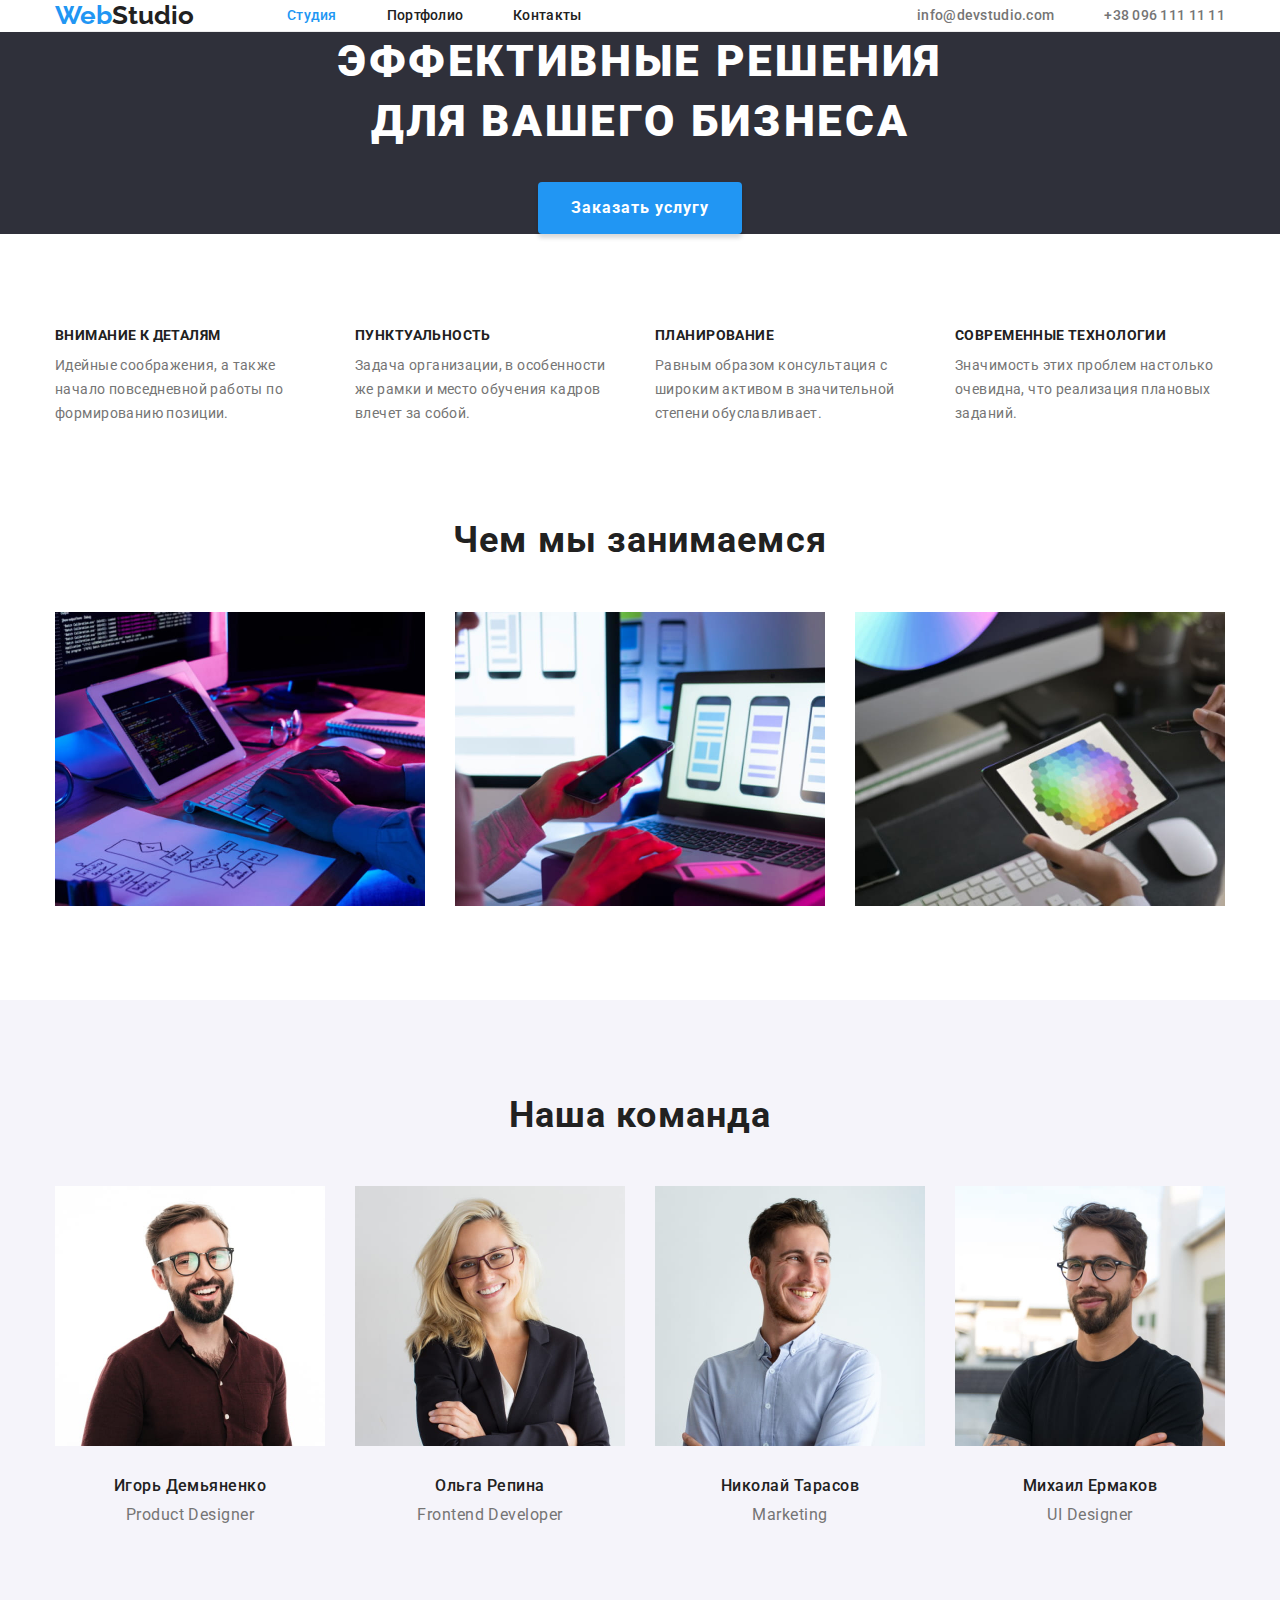
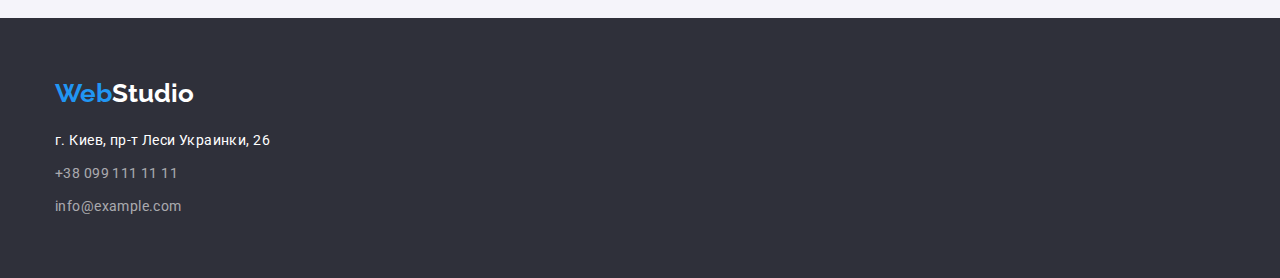
==== commit 930cd9ee: "Скрывает ненужные заголовки" ====
--- a/index.html
+++ b/index.html
@@ -47,7 +47,7 @@
         <!--benefits-->  
         <section class="section benefits">
             <div class="container">
-                <h2 class="benefits-title">Наши преимущества</h2> <!-- спрятать этот заголовок с помощью CSS-->
+                <h2 class="visually-hidden">Наши преимущества</h2> <!-- спрятать этот заголовок с помощью CSS-->
                 <ul class="benefits-content no-markers">
                     <li class="benefits-item">
                         <h3 class="achivements">Внимание к деталям</h3>
--- a/css/styles.css
+++ b/css/styles.css
@@ -22,6 +22,10 @@
     font-family: var(--primery-font);
     letter-spacing: 0,03em;
 }
+img {
+    display: block;
+    max-width: 100%;
+}
 
 /* header */
 .menu {
@@ -101,19 +105,22 @@
 padding-left: 15px;
 padding-right: 15px;
 
-outline: 2px solid tomato;
+/* outline: 2px solid tomato; */
 }
 
 .main-nav {
     display: flex;
     align-items: center;
+}
+
+.container.main-nav {
+    border-bottom: 1px solid #ECECEC;
 }
 
 /* backblack */
 .backblack {
     background-color: #2F303A;
     text-align: center;
-    outline: 1px solid greenyellow;
 }
 .section.backblack {
     padding-top: 0;
@@ -164,10 +171,16 @@
 .contained:focus {background-color: var(--accent-color-hover);}
 
 /* benefits */
-.benefits-title {
-    margin-top: 0;
-    margin-bottom: 20px;
-    text-align: center;
+.visually-hidden {position: absolute;
+    white-space: nowrap;
+    width: 1px;
+    height: 1px;
+    overflow: hidden;
+    border: 0;
+    padding: 0;
+    clip: rect(0 0 0 0);
+    clip-path: inset(50%);
+    margin: -1px;
     /* Нужно скрыть этот элемент */
 }
 
@@ -333,22 +346,27 @@
 
 
 /*===============Cтраничка Портфолио===============*/
+
 .current {
     color: var(--accent-color);}
 
-.works {
-    margin-top: 0;
-    margin-bottom: 0;
-    text-align: center;
+.filter {
+    display: flex;
+    justify-content: center;
+    margin-bottom: 50px;
+}
+
+.filter .filter-item:not(:last-child) {
+    margin-right: 8px;
 }
 
 /*кнопки-фильтры*/
-.filter {
+.filter-button {
     padding: 6px 22px;
     border-radius: 4px;
-
+    
     color: var(--primery-color);
-    background-color: #F5F4FA;
+    background-color: var(--backgound-gray-color);
     font-family: var(--primery-font);
     font-weight: var(--medium-font);
     font-size: var(--secondary-font-size);
@@ -358,8 +376,8 @@
     cursor: pointer;
 }
 
-.filter:hover,
-.filter:focus {
+.filter-button:hover,
+.filter-button:focus {
     color: var(--light-color);
     background-color: var(--accent-color);
 }
@@ -378,7 +396,28 @@
     line-height: 2.0;
     letter-spacing: 0.06em;
 }
-.project {
+
+.card-set {
+    display: flex;
+    flex-wrap: wrap;
+    margin-top: -30px;
+    margin-left: -30px;
+}
+
+.card-set > .item {
+    border-bottom: 1px solid #EEEEEE;
+    border-right: 1px solid #EEEEEE;
+    border-left: 1px solid #EEEEEE;
+    flex-basis:calc(100% / 3 - 30px);
+    margin-left: 30px;
+    margin-top: 30px;
+}
+
+.card-content {
+    padding: 20px 24px;
+}
+
+.project-description {
     margin-top: 0;
     margin-bottom: 0;
 
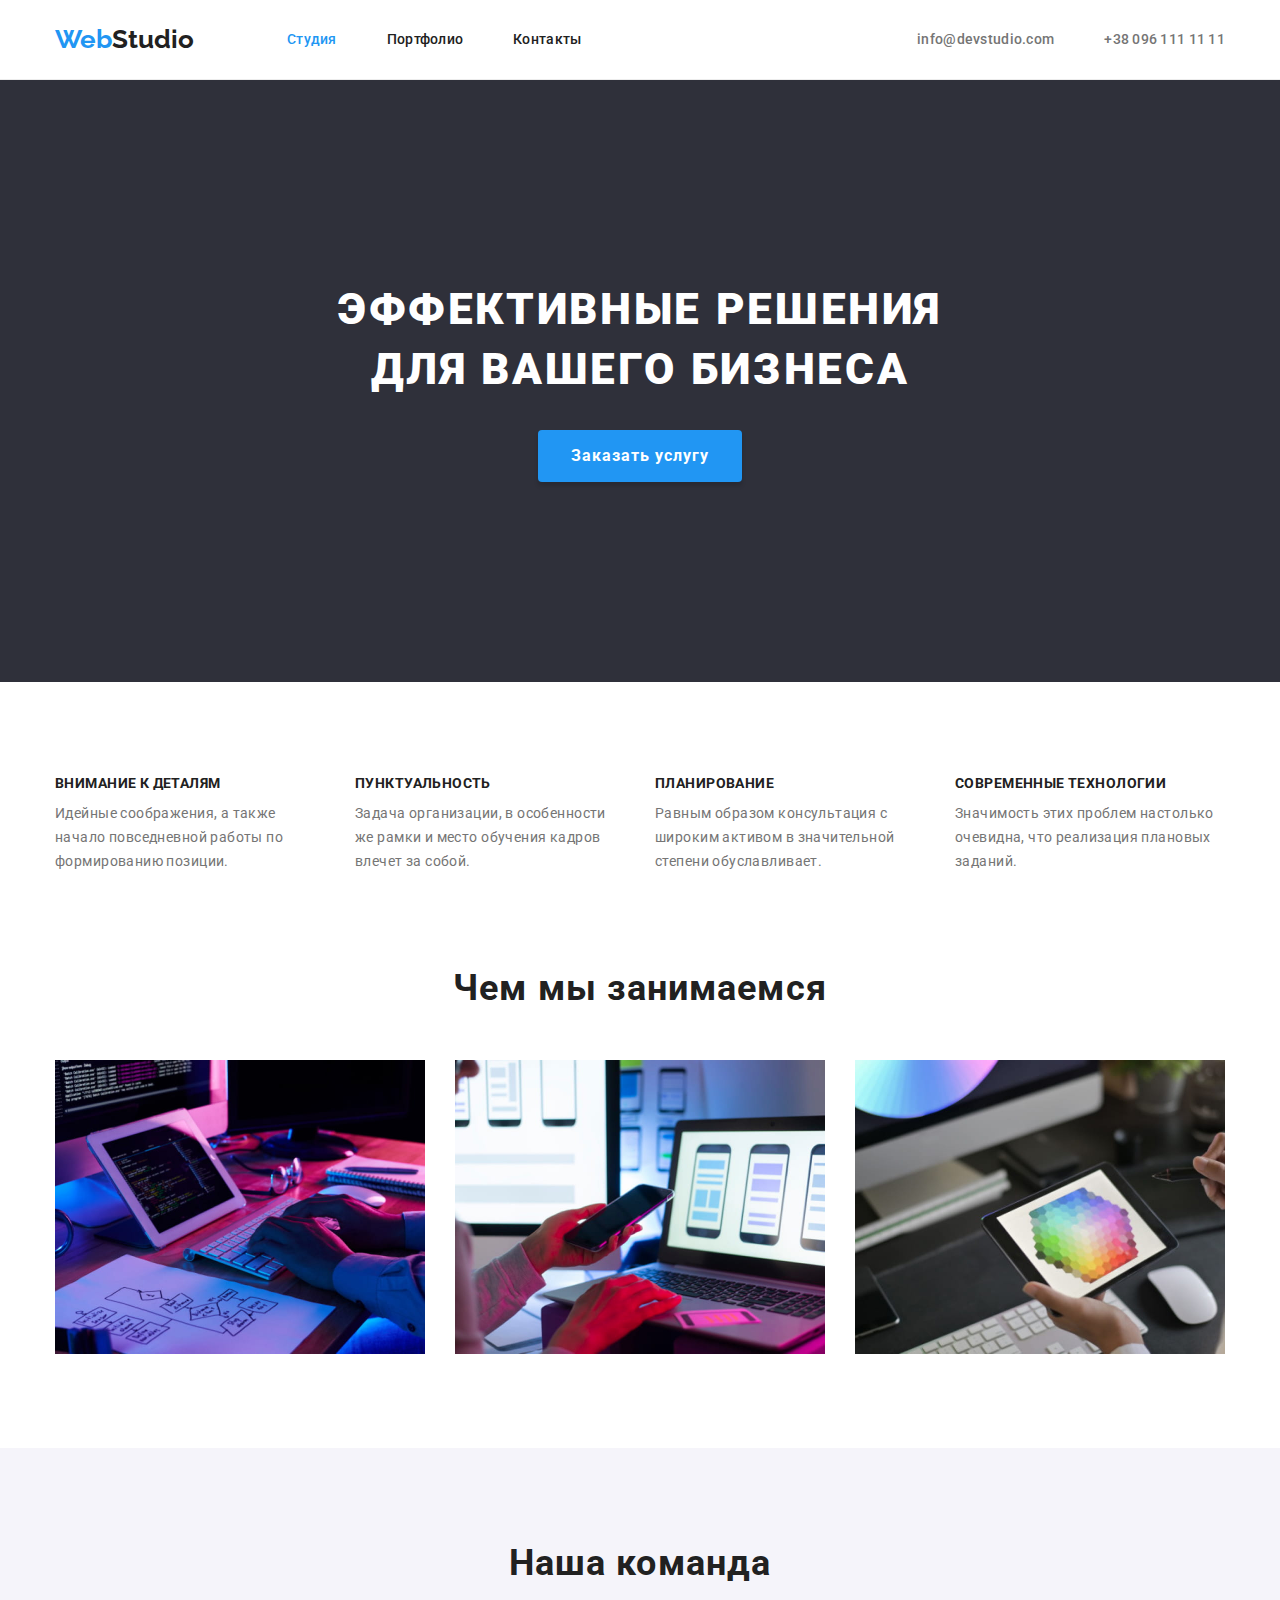
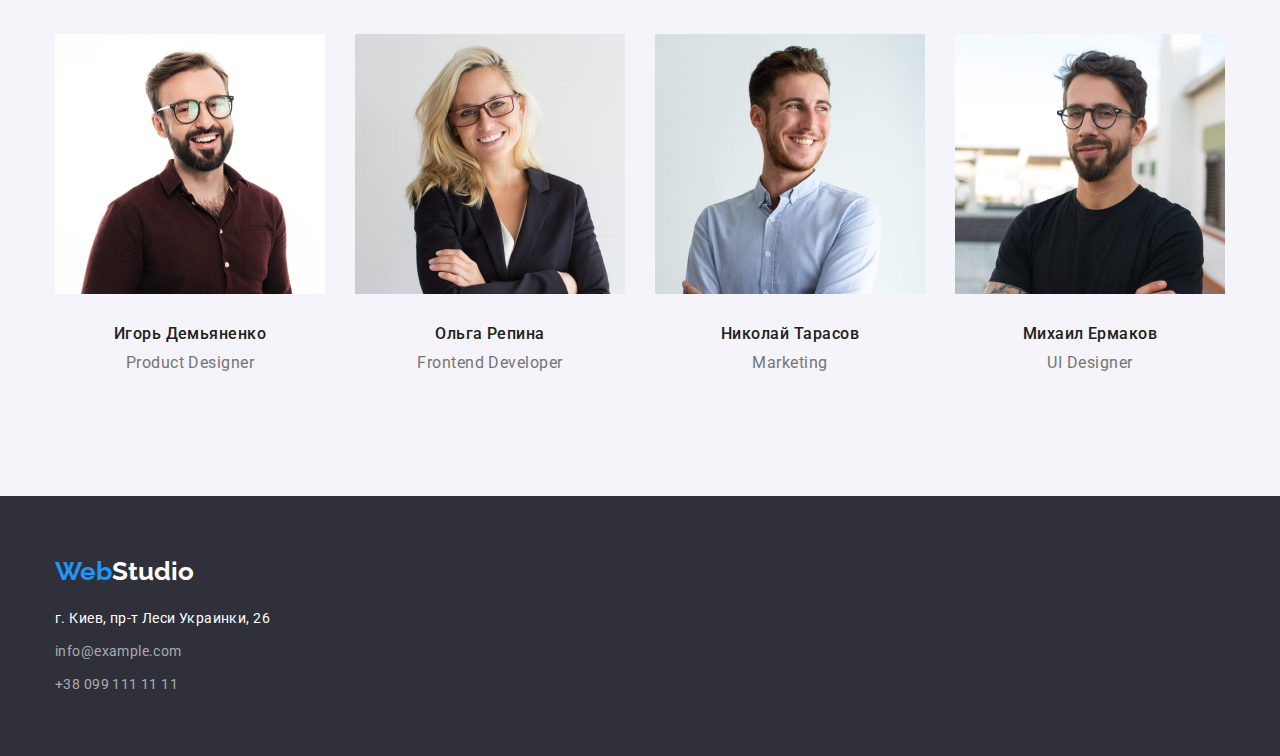
==== commit a449cfd7: "Исправляет все замечания ментора" ====
--- a/index.html
+++ b/index.html
@@ -38,7 +38,7 @@
             </ul>
         </div>
     </header>
-    <main class="content">
+    <main>
         <!--hero-->
         <section class="section backblack">
             <h1 class="hero-title">Эффективные решения для вашего бизнеса</h1>
@@ -92,23 +92,31 @@
                 <ul class="team no-markers">
                     <li class="team-item">
                         <img class="employee-photo" src="./images/igor_demyanenko.jpg" alt="Игорь Демьяненко" width="270" height="260">
-                        <h3 class="person">Игорь Демьяненко</h3>
-                        <p lang="en" class="profession">Product Designer</p>
+                        <div class="card-information">
+                            <h3 class="person">Игорь Демьяненко</h3>
+                            <p lang="en" class="profession">Product Designer</p>
+                        </div>
                     </li>
                     <li class="team-item">
                         <img class="employee-photo" src="./images/olga_repina.jpg" alt="Ольга Репина" width="270" height="260">
-                        <h3 class="person">Ольга Репина</h3>
-                        <p lang="en" class="profession">Frontend Developer</p>
+                        <div class="card-information">
+                            <h3 class="person">Ольга Репина</h3>
+                            <p lang="en" class="profession">Frontend Developer</p>
+                        </div>
                     </li>
                     <li class="team-item">
                         <img class="employee-photo" src="./images/nikolay_tarasov.jpg" alt="Николай Тарасов" width="270" height="260">
-                        <h3 class="person">Николай Тарасов</h3>
-                        <p lang="en" class="profession">Marketing</p>
+                        <div class="card-information">
+                            <h3 class="person">Николай Тарасов</h3>
+                            <p lang="en" class="profession">Marketing</p>
+                        </div>
                     </li>
                     <li class="team-item">
                         <img class="employee-photo" src="./images/mihail_ermakov.jpg" alt="Михаил Ермаков" width="270" height="260">
-                        <h3 class="person">Михаил Ермаков</h3>
-                        <p lang="en" class="profession">UI Designer</p>
+                        <div class="card-information">
+                            <h3 class="person">Михаил Ермаков</h3>
+                            <p lang="en" class="profession">UI Designer</p>
+                        </div>
                     </li>
                 </ul>
             </div>
@@ -122,8 +130,8 @@
                 <ul class="no-markers">
                     <li class="contacts-footer"><a class="find-us" href="https://www.google.com/maps/place/бул.+Леси+Украинки,+26,+Киев" target="_blank"
                             rel="noreferrer noopener nofollow">г. Киев, пр-т Леси Украинки, 26</a></li>
+                    <li class="contacts-footer"><a class=" mail-tel" href="mailto:info@example.com">info@example.com</a></li>
                     <li class="contacts-footer"><a class="mail-tel" href="tel:+380991111111">+38 099 111 11 11</a></li>
-                    <li><a class="mail-tel" href="mailto:info@example.com">info@example.com</a></li>
                 </ul>
             </address>
         </div>
--- a/css/styles.css
+++ b/css/styles.css
@@ -13,6 +13,7 @@
     --bolder-font: 900;
     --primary-font-size: 14px;
     --secondary-font-size: 16px;
+    --image-border: 1px solid #EEEEEE;
 }
 
 body {
@@ -28,6 +29,12 @@
 }
 
 /* header */
+.content {
+    padding-top: 24px;
+    padding-bottom: 24px;
+    border-bottom: 1px solid #ECECEC;
+}
+
 .menu {
     display: flex;
     align-items: center;
@@ -113,18 +120,14 @@
     align-items: center;
 }
 
-.container.main-nav {
-    border-bottom: 1px solid #ECECEC;
-}
-
 /* backblack */
 .backblack {
     background-color: #2F303A;
     text-align: center;
 }
 .section.backblack {
-    padding-top: 0;
-    padding-bottom: 0;
+    padding-top: 200px;
+    padding-bottom: 200px;
 }
 
 /* hero */
@@ -267,7 +270,12 @@
 
 .employee-photo {
     margin-top: 0;
-    margin-bottom: 30px;
+    margin-bottom: 0;
+}
+
+.card-information {
+    padding-top: 30px;
+    padding-bottom: 30px;
 }
 
 .person {
@@ -311,6 +319,9 @@
 .contacts-footer {
     display: block;
     margin-top: 0;
+}
+
+.no-markers .contacts-footer:not(:last-child) {
     margin-bottom: 9px;
 }
 
@@ -384,7 +395,7 @@
 
 .project-image {
     margin-top: 0;
-    margin-bottom: 20px;
+    margin-bottom: 0px;
 }
 
 .title-project {
@@ -405,9 +416,6 @@
 }
 
 .card-set > .item {
-    border-bottom: 1px solid #EEEEEE;
-    border-right: 1px solid #EEEEEE;
-    border-left: 1px solid #EEEEEE;
     flex-basis:calc(100% / 3 - 30px);
     margin-left: 30px;
     margin-top: 30px;
@@ -415,6 +423,9 @@
 
 .card-content {
     padding: 20px 24px;
+    border-bottom: var(--image-border);
+    border-right: var(--image-border);
+    border-left: var(--image-border);
 }
 
 .project-description {
